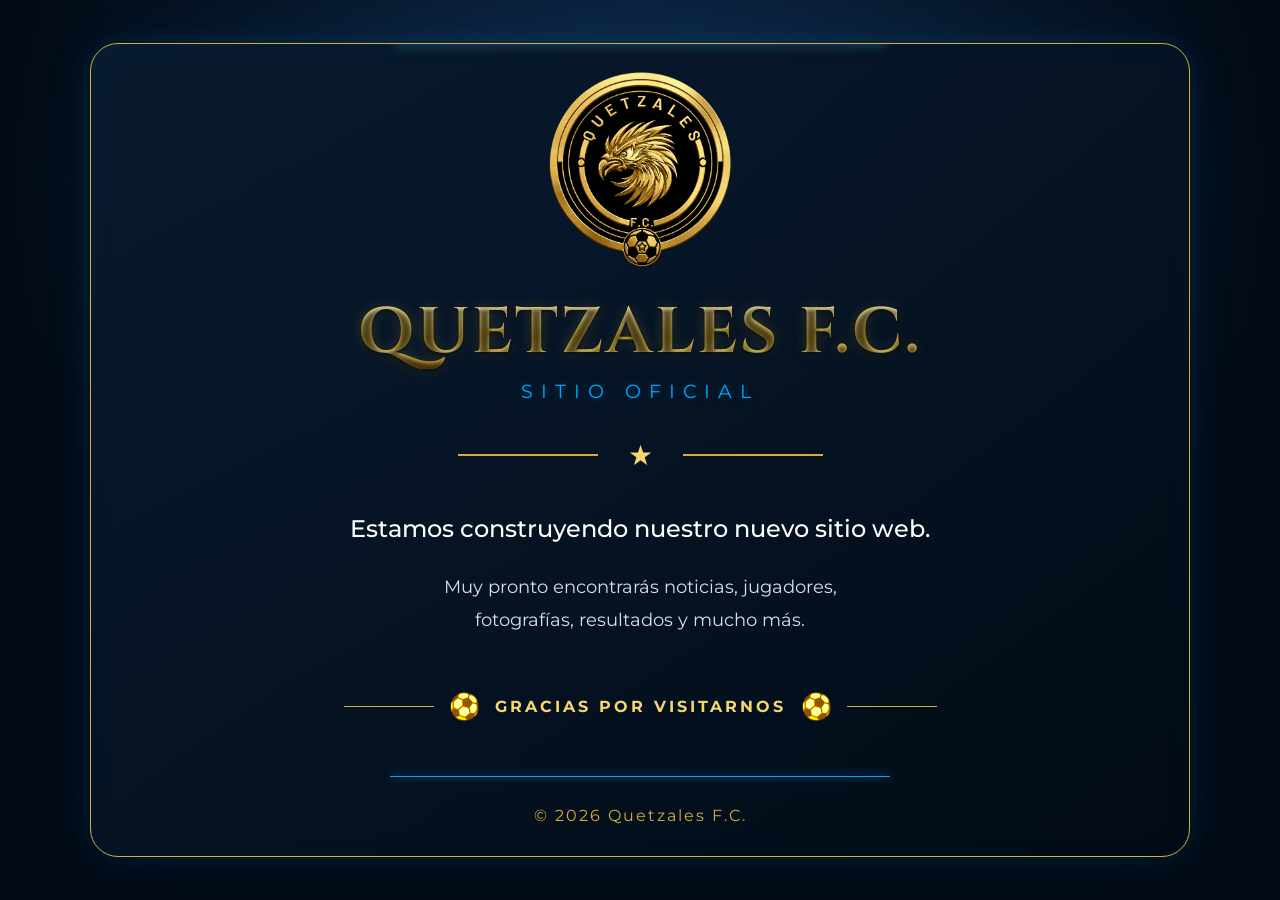
==== index.html @ db7e30aa "refactor: move website to project root" ====
<!DOCTYPE html>
<html lang="es">
<head>
    <meta charset="UTF-8">
    <meta name="viewport" content="width=device-width, initial-scale=1.0">
    <title>Quetzales F.C.</title>

    <link rel="stylesheet" href="css/styles.css">

    <link rel="preconnect" href="https://fonts.googleapis.com">
    <link rel="preconnect" href="https://fonts.gstatic.com" crossorigin>
    <link
    href="https://fonts.googleapis.com/css2?family=Cinzel:wght@600;700;800&family=Montserrat:wght@400;500;600;700&display=swap"
    rel="stylesheet"
>

</head>
<body>

<main class="landing">

    <section class="card">

        <img
            src="images/logo.png"
            alt="Escudo oficial de Quetzales F.C."
            class="logo"
        >

        <h1>QUETZALES&nbsp;F.C.</h1>

        <h2>SITIO OFICIAL</h2>

            <div class="divider">
                <span>★</span>
                    </div>

                        <p class="main-message">
                            Estamos construyendo nuestro nuevo sitio web.
                        </p>

                        <p class="secondary-message">
                            Muy pronto encontrarás noticias, jugadores,<br>
                            fotografías, resultados y mucho más.
                        </p>

                        <div class="thanks-divider">

                            <span class="line"></span>
                            <span class="football">⚽</span>
                            <span class="thanks-text">GRACIAS POR VISITARNOS</span>
                            <span class="football">⚽</span>
                            <span class="line"></span>

                        </div>

                        <footer>

                        <div class="footer-line"></div>

                        <p>© 2026 Quetzales F.C.</p>

</footer>

    </section>

</main>

</body>
</html>
---- css/styles.css ----
/* ======================================
   ESTILOS GENERALES
====================================== */

:root {
    --gold: #d4af37;
    --gold-light: #f5d76e;
    --blue: #00a9ff;
    --blue-dark: #071a2f;
    --blue-deep: #020b16;
    --white: #ffffff;
    --text-light: #d8dee8;
}

*{
    margin:0;
    padding:0;
    box-sizing:border-box;
}

body {
    margin: 0;
    padding: 0;

    font-family: 'Montserrat', sans-serif;

    background:
        radial-gradient(circle at 50% 20%, #102c4f 0%, #020b16 65%);

    color: white;

    min-height: 100vh;

    box-sizing: border-box;

    overflow: hidden;
}

/* ======================================
   CONTENEDOR PRINCIPAL
====================================== */

.container{
    width:90%;
    max-width:700px;
    text-align:center;
    background:#1b263b;
    padding:60px;
    border-radius:20px;
}

/* ======================================
   PARRAFOS
====================================== */

p{
    line-height:1.8;
    margin-bottom:15px;
}

/* ======================================
   MENSAJE FINAL
====================================== */

.thanks{

    margin-top:30px;

    font-weight:bold;

    color:#38bdf8;

}

/* ======================================
   FOOTER
====================================== */

footer{

    margin-top:50px;

    font-size:14px;

    color:#94a3b8;

}

/* ======================================
   LOGO
====================================== */

.logo {
    width: 210px;
    margin-bottom: 15px;
}

/* ======================================
   TITULO PRINCIPAL
====================================== */

h1 {
    width: 100%;
    margin: 0 auto 10px;

    font-family: 'Cinzel', serif;
    font-size: clamp(2rem, 5vw, 4rem);
    font-weight: 700;
    letter-spacing: 3px;
    line-height: 1.1;

    text-align: center;
    white-space: nowrap;

    background: linear-gradient(
    180deg,
    #fff8c6 0%,
    #ffe58a 25%,
    #d4af37 55%,
    #f5d76e 75%,
    #a87818 100%
);

    -webkit-background-clip: text;
    background-clip: text;
    color: transparent;

    text-shadow:
    0 2px 4px rgba(0, 0, 0, 0.65),
    0 0 12px rgba(212, 175, 55, 0.25);
}

/* ======================================
   SUBTITULO
====================================== */

h2 {
    font-size: 1.2rem;
    font-weight: 400;
    letter-spacing: 8px;
    color: var(--blue);
    text-shadow:
    0 0 8px rgba(0, 169, 255, 0.35);
}

.card {
    width: 92%;
    max-width: 1100px;

    text-align: center;
    box-sizing: border-box;

    background:
        linear-gradient(
            145deg,
            rgba(9, 27, 48, 0.96),
            rgba(2, 11, 22, 0.98)
        );

    border: 1px solid var(--gold);
    border-radius: 28px;

    padding: 25px 60px;

    box-shadow:
       
    0 0 25px rgba(0, 169, 255, 0.10),
    0 0 60px rgba(0, 169, 255, 0.06),
    inset 0 0 35px rgba(0, 169, 255, 0.025);

    overflow: hidden;
    position: relative;
}

/* ======================================
   SEPARADOR
====================================== */

.divider {
    display: flex;
    align-items: center;
    justify-content: center;
    gap: 30px;
    margin: 35px 0;
}

.divider::before,
.divider::after {
    content: "";
    width: 140px;
    height: 2px;
    background: var(--gold);
}

.divider span {
    color: var(--gold-light);
    font-size: 28px;
}

/* ======================================
   MENSAJE PRINCIPAL
====================================== */

.main-message {
    font-size: 1.5rem;
    font-weight: 500;
    color: var(--white);
    margin-bottom: 20px;
}

/* ======================================
   MENSAJE SECUNDARIO
====================================== */

.secondary-message {
    font-size: 1.15rem;
    line-height: 1.8;
    color: var(--text-light);
}

/* ======================================
   AGRADECIMIENTO
====================================== */

.thanks-divider {
    display: flex;
    align-items: center;
    justify-content: center;
    gap: 15px;
    margin-top: 55px;
}

.thanks-divider .line {
    width: 90px;
    height: 1px;
    background: var(--gold);
}

.football {
    font-size: 25px;
    filter: sepia(1) saturate(5);
}

.thanks-text {
    color: var(--gold-light);
    font-size: 1rem;
    font-weight: bold;
    letter-spacing: 3px;
    white-space: nowrap;
}

/* ======================================
   FOOTER
====================================== */

footer {
    margin-top: 55px;
}

.footer-line {
    width: 70%;
    max-width: 500px;
    height: 1px;
    margin: 0 auto 25px;

    background: var(--blue);
    box-shadow: 0 0 10px var(--blue);
}

footer p {
    margin: 0;
    color: var(--gold);
    font-size: 1rem;
    letter-spacing: 2px;
}

/* ======================================
   RESPONSIVE
====================================== */

@media (min-width: 769px) {
    .card {
        max-height: calc(100vh - 20px);
    }
}

@media (max-width: 768px) {

    .card {
        width: 90%;
        padding: 45px 20px;
    }

    .logo {
        width: 220px;
        max-width: 70%;
    }

    h1 {
        font-size: clamp(2rem, 10vw, 3rem);
        letter-spacing: 2px;
    }

    h2 {
        font-size: 0.95rem;
        letter-spacing: 5px;
    }

    .main-message {
        font-size: 1.2rem;
    }

    .secondary-message {
        font-size: 1rem;
        line-height: 1.6;
    }

    .divider::before,
    .divider::after {
        width: 70px;
    }

    .thanks-divider {
        gap: 8px;
    }

    .thanks-divider .line {
        width: 35px;
    }

    .thanks-text {
        font-size: 0.75rem;
        letter-spacing: 1.5px;
    }

    .football {
        font-size: 20px;
    }

    footer {
        margin-top: 40px;
    }
}

/* ======================================
   AJUSTE PARA CELULARES PEQUEÑOS
====================================== */

@media (max-width: 480px) {

    .card {
        width: 94%;
        padding: 35px 15px;
    }

    .logo {
        width: 190px;
    }

    h1 {
        font-size: 2.2rem;
        letter-spacing: 1px;
    }

    h2 {
        font-size: 0.85rem;
        letter-spacing: 4px;
    }

    .main-message {
        font-size: 1.05rem;
    }

    .secondary-message {
        font-size: 0.9rem;
    }

    .thanks-text {
        font-size: 0.65rem;
        letter-spacing: 1px;
    }

    .thanks-divider .line {
        width: 20px;
    }

}

/* ======================================
   CONTENEDOR DE LA LANDING
====================================== */

.landing {
    width: 100%;
    height: 100vh;
    
    display: flex;
    justify-content: center;
    align-items: center;

    box-sizing: border-box;
    padding: 10px 0;
}


/* ======================================
   BRILLO SUPERIOR DE LA CARD
====================================== */

.card::before {
    content: "";

    position: absolute;
    top: -2px;
    left: 50%;

    width: 45%;
    height: 2px;

    transform: translateX(-50%);

    background: linear-gradient(
        90deg,
        transparent,
        var(--gold-light),
        #00a9ff,
        var(--gold-light),
        transparent
    );

    box-shadow:
        0 0 8px rgba(0, 169, 255, 0.8),
        0 0 18px rgba(212, 175, 55, 0.4);
}
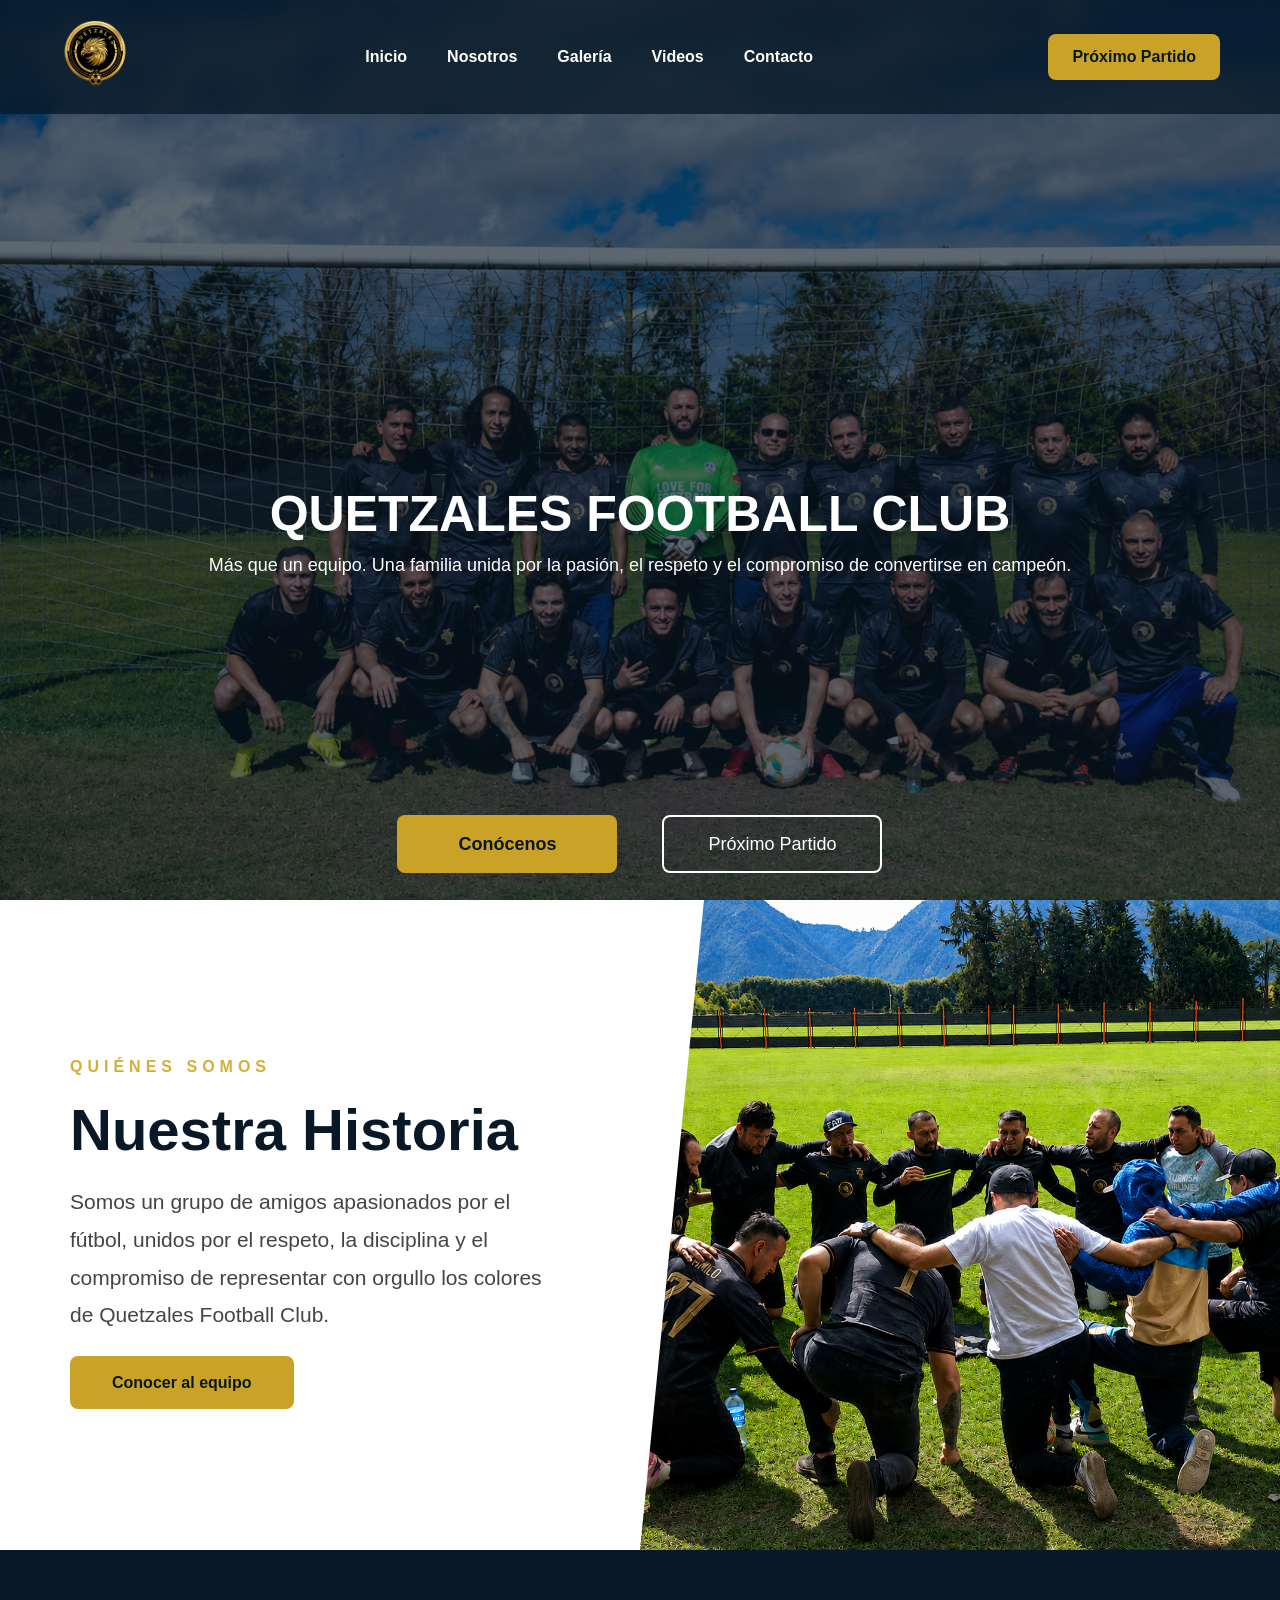
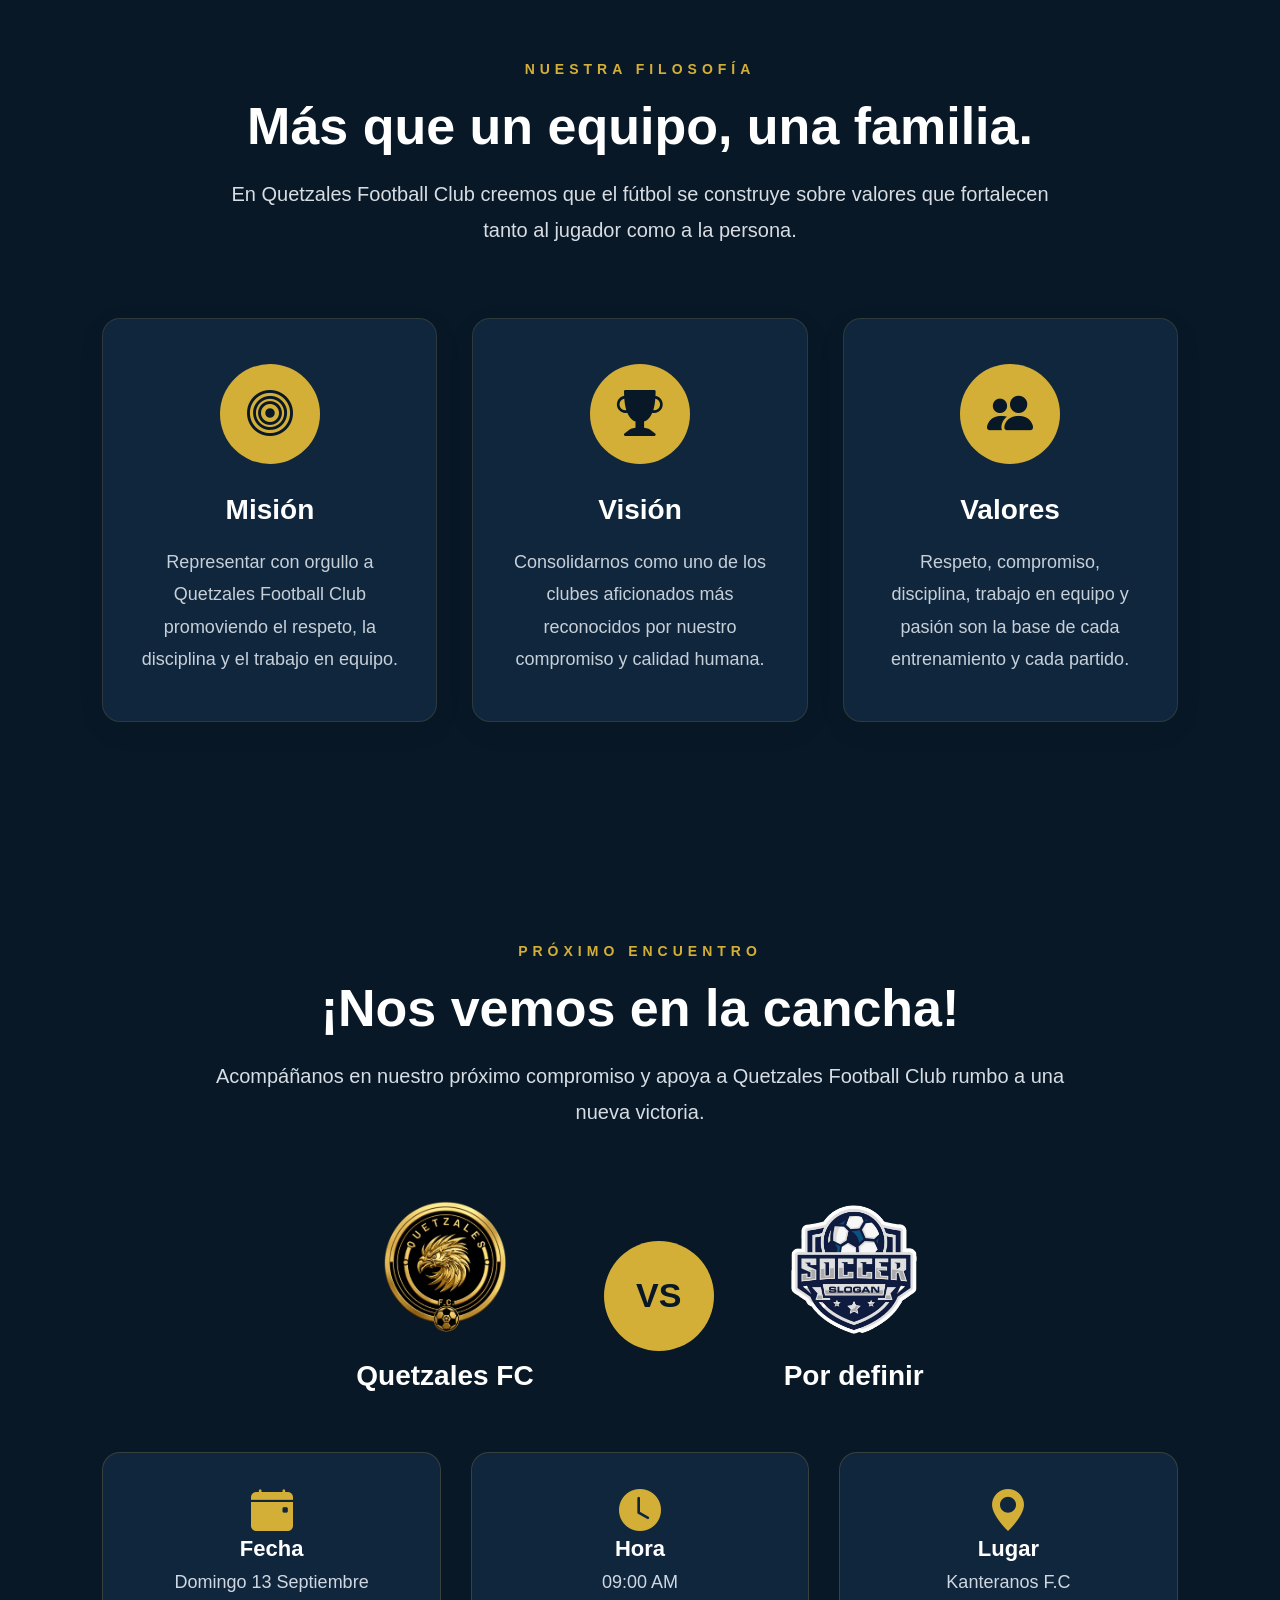
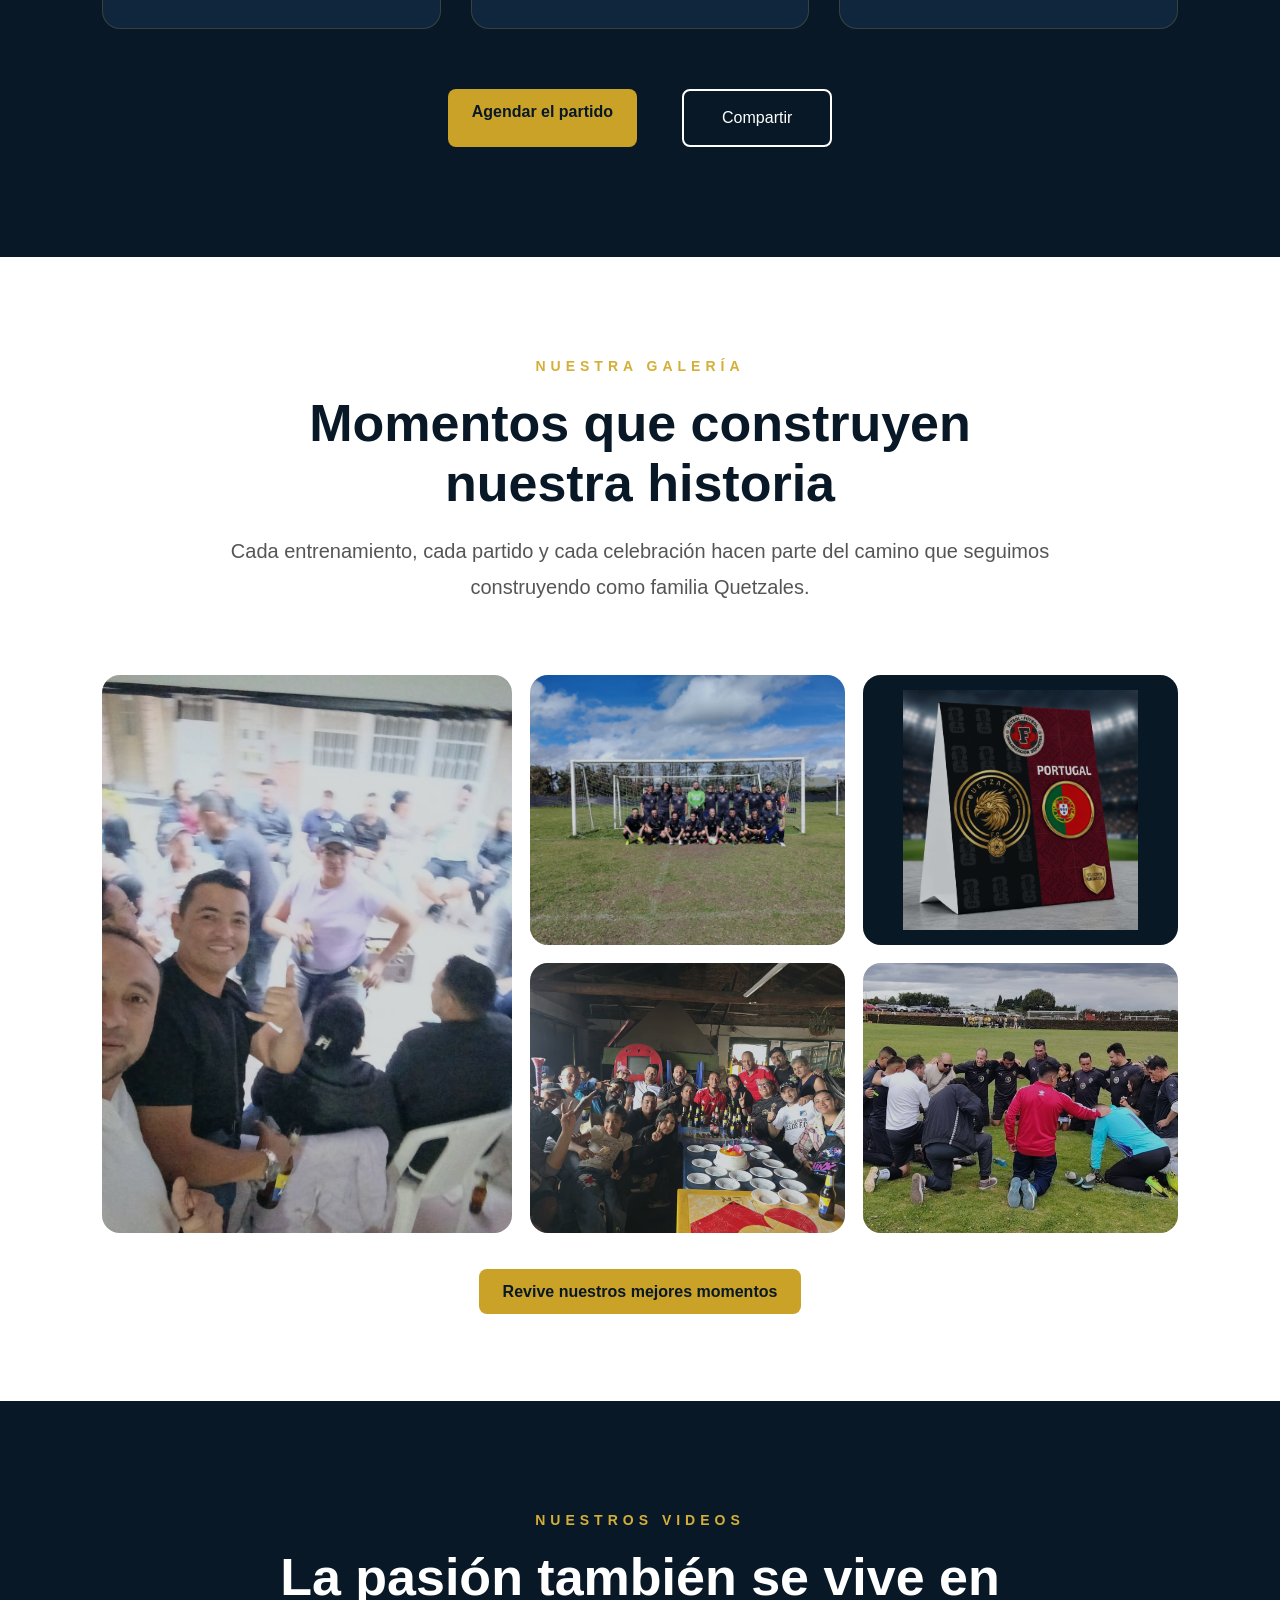
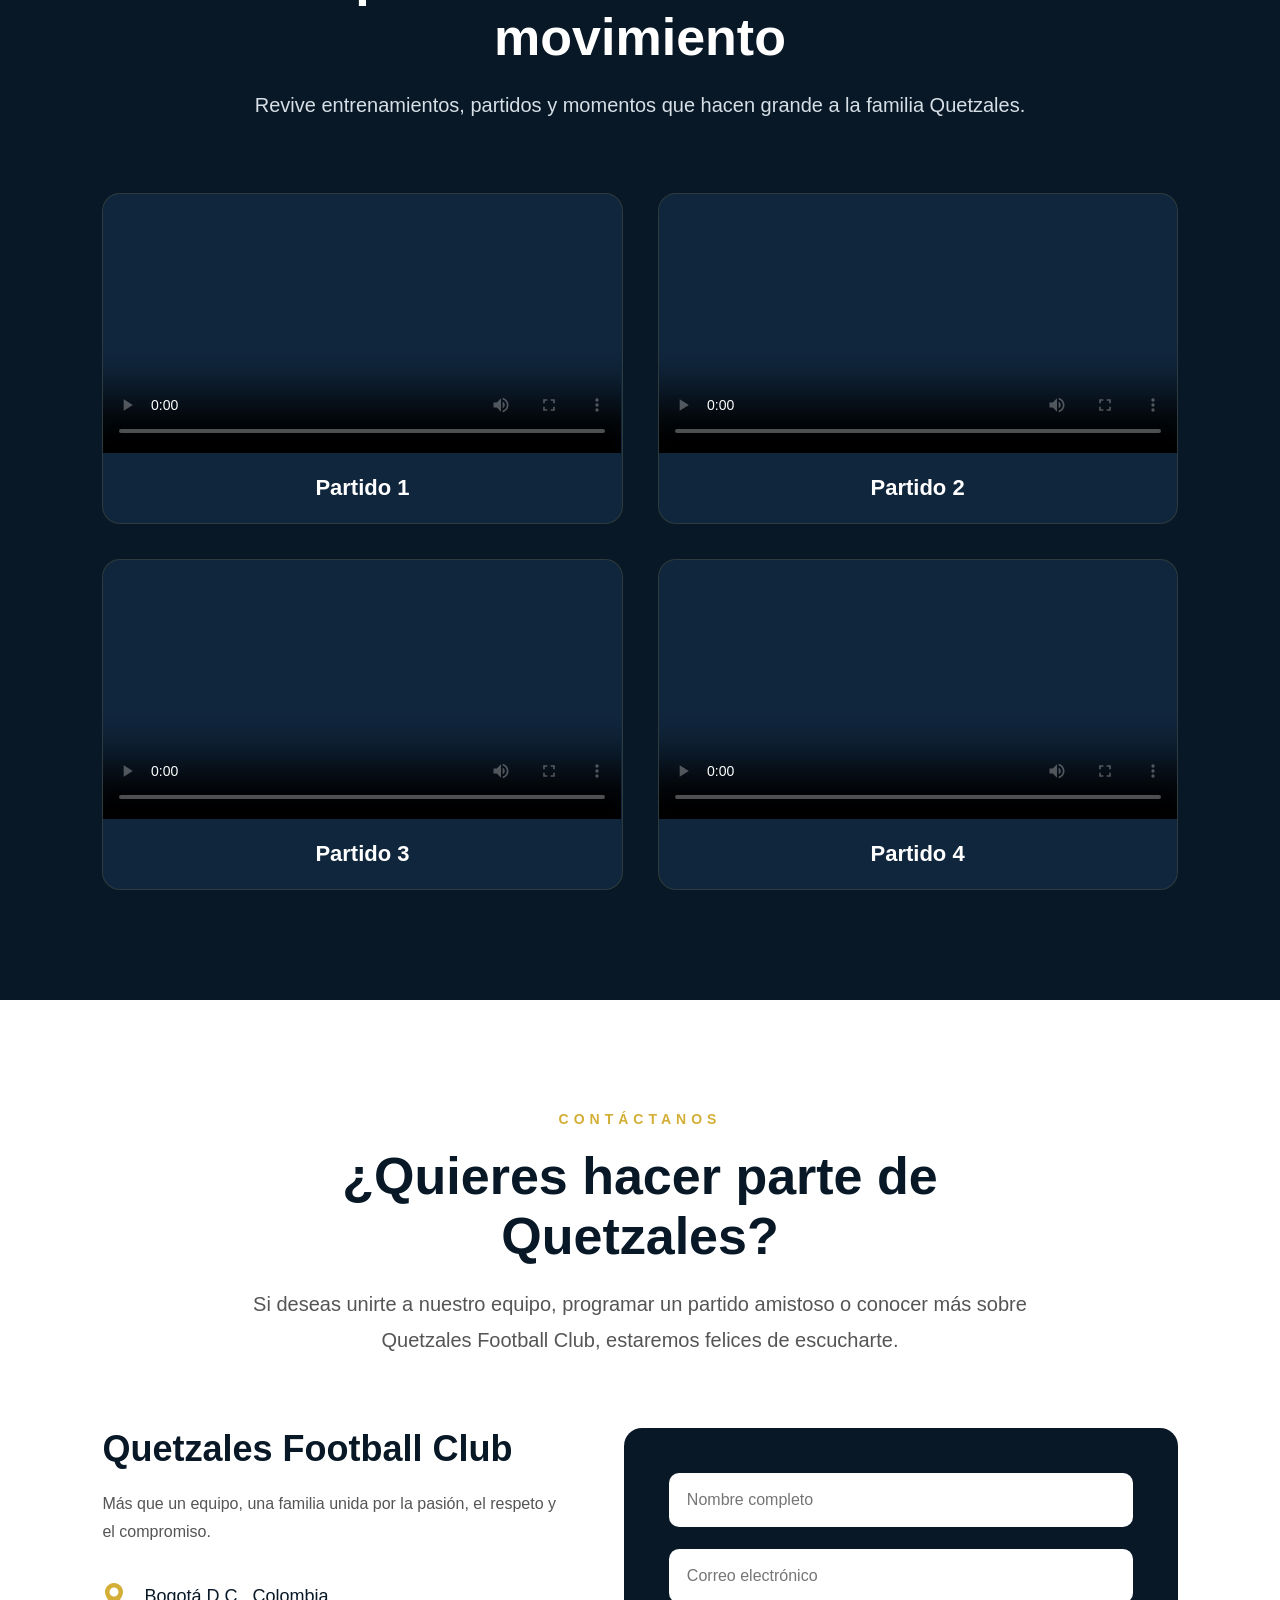
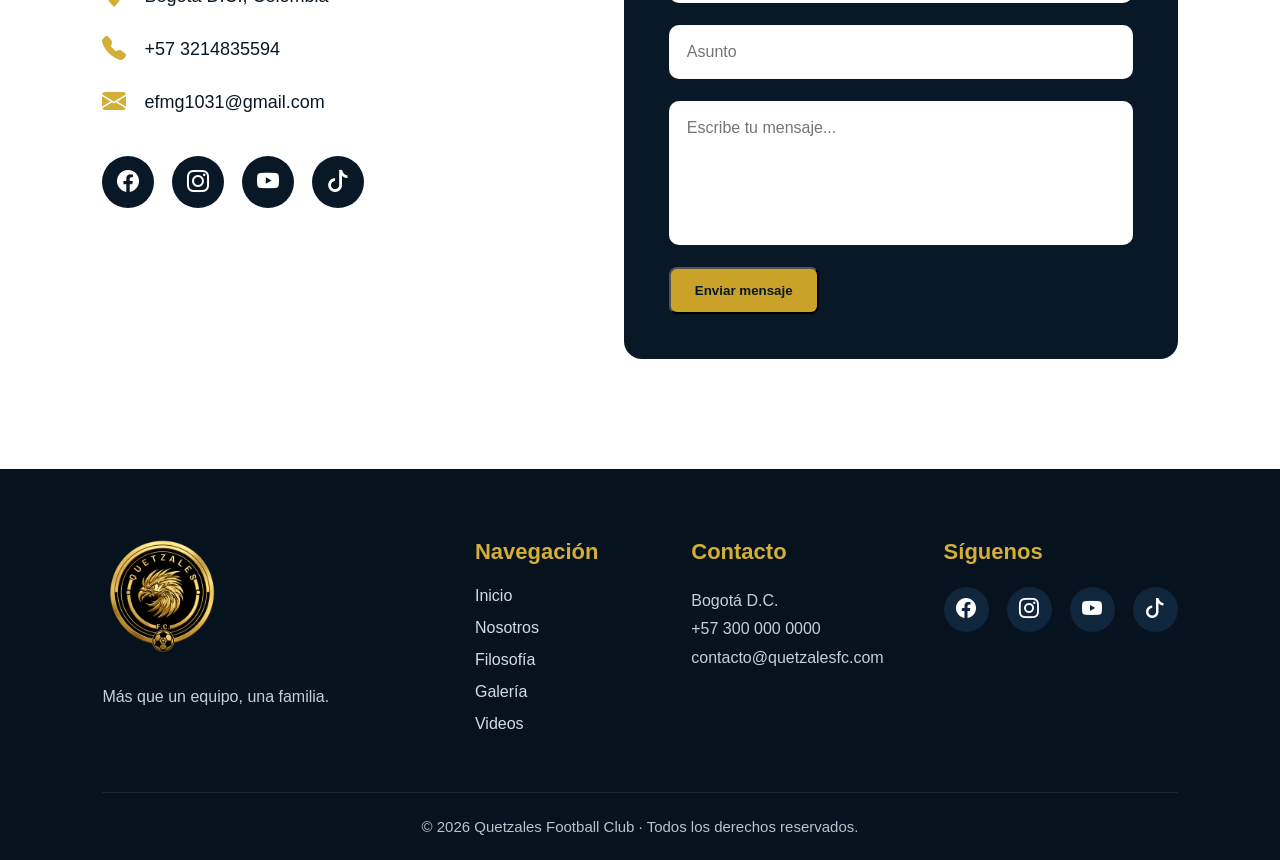
==== commit cf1f9725: "Sprint 1 - Publicación del sitio web MVP" ====
--- a/index.html
+++ b/index.html
@@ -1,70 +1,638 @@
 <!DOCTYPE html>
 <html lang="es">
+
 <head>
+
     <meta charset="UTF-8">
     <meta name="viewport" content="width=device-width, initial-scale=1.0">
-    <title>Quetzales F.C.</title>
-
-    <link rel="stylesheet" href="css/styles.css">
-
-    <link rel="preconnect" href="https://fonts.googleapis.com">
-    <link rel="preconnect" href="https://fonts.gstatic.com" crossorigin>
-    <link
-    href="https://fonts.googleapis.com/css2?family=Cinzel:wght@600;700;800&family=Montserrat:wght@400;500;600;700&display=swap"
-    rel="stylesheet"
->
+
+    <title>Quetzales Football Club</title>
+
+    <meta name="description"
+        content="Sitio oficial de Quetzales Football Club. Pasión, disciplina y trabajo en equipo.">
+
+    <link rel="stylesheet" href="css/style.css">
+
+    <link rel="stylesheet"
+href="https://cdn.jsdelivr.net/npm/bootstrap-icons@1.13.1/font/bootstrap-icons.min.css">
 
 </head>
+
 <body>
 
-<main class="landing">
-
-    <section class="card">
-
-        <img
-            src="images/logo.png"
-            alt="Escudo oficial de Quetzales F.C."
-            class="logo"
-        >
-
-        <h1>QUETZALES&nbsp;F.C.</h1>
-
-        <h2>SITIO OFICIAL</h2>
-
-            <div class="divider">
-                <span>★</span>
-                    </div>
-
-                        <p class="main-message">
-                            Estamos construyendo nuestro nuevo sitio web.
-                        </p>
-
-                        <p class="secondary-message">
-                            Muy pronto encontrarás noticias, jugadores,<br>
-                            fotografías, resultados y mucho más.
-                        </p>
-
-                        <div class="thanks-divider">
-
-                            <span class="line"></span>
-                            <span class="football">⚽</span>
-                            <span class="thanks-text">GRACIAS POR VISITARNOS</span>
-                            <span class="football">⚽</span>
-                            <span class="line"></span>
-
-                        </div>
-
-                        <footer>
-
-                        <div class="footer-line"></div>
-
-                        <p>© 2026 Quetzales F.C.</p>
+    <!-- ========================= -->
+    <!-- HEADER -->
+    <!-- ========================= -->
+
+<header>
+
+    <nav class="navbar">
+
+        <div class="logo">
+
+            <a href="#">
+                <img src="images/logo/logo.png" alt="Quetzales FC">
+            </a>
+
+        </div>
+
+        <ul class="nav-links">
+
+            <li><a href="#hero">Inicio</a></li>
+
+            <li><a href="#nosotros">Nosotros</a></li>
+
+            <li><a href="#galeria">Galería</a></li>
+
+            <li><a href="#videos">Videos</a></li>
+
+            <li><a href="#contacto">Contacto</a></li>
+
+        </ul>
+
+        <a href="#proximo-partido" class="btn-primary">
+
+            Próximo Partido
+
+        </a>
+
+    </nav>
+
+    
+</header>
+
+<!-- ======================= -->
+<!-- HERO -->
+<!-- ======================= -->
+
+<section id="hero" class="hero">
+
+    <div class="hero-content">
+
+        <h1>QUETZALES FOOTBALL CLUB</h1>
+
+        <p>
+            Más que un equipo. Una familia unida por la pasión,
+el respeto y el compromiso de convertirse en campeón.
+        </p>
+
+        <div class="hero-buttons">
+
+            <a href="#nosotros" class="btn-primary">
+                Conócenos
+            </a>
+
+            <a href="#contacto" class="btn-secondary">
+                Próximo Partido
+            </a>
+
+        </div>
+
+    </div>
+
+</section>
+
+
+<!-- ========================= -->
+<!-- NOSOTROS -->
+<!-- ========================= -->
+
+<section id="nosotros" class="about">
+
+    <div class="about-text">
+
+        <span class="about-subtitle">
+            QUIÉNES SOMOS
+        </span>
+
+        <h2>
+            Nuestra Historia
+        </h2>
+
+        <p>
+            Somos un grupo de amigos apasionados por el fútbol,
+            unidos por el respeto, la disciplina y el compromiso
+            de representar con orgullo los colores de Quetzales
+            Football Club.
+        </p>
+
+        <a href="#equipo" class="btn-primary">
+            Conocer al equipo
+        </a>
+
+    </div>
+
+    <div class="about-image">
+
+        <img src="images/team/nosotros.jpg"
+             alt="Equipo Quetzales">
+
+    </div>
+
+</section>
+
+<!-- ========================= -->
+<!-- FILOSOFÍA -->
+<!-- ========================= -->
+
+<section id="filosofia" class="philosophy">
+
+    <div class="section-title">
+
+        <span>NUESTRA FILOSOFÍA</span>
+
+        <h2>Más que un equipo, una familia.</h2>
+
+        <p>
+            En Quetzales Football Club creemos que el fútbol se construye
+            sobre valores que fortalecen tanto al jugador como a la persona.
+        </p>
+
+    </div>
+
+    <div class="philosophy-grid">
+
+        <!-- MISIÓN -->
+
+        <article class="philosophy-card">
+
+            <div class="icon">
+                <i class="bi bi-bullseye"></i>
+            </div>
+
+            <h3>Misión</h3>
+
+            <p>
+                Representar con orgullo a Quetzales Football Club promoviendo
+                el respeto, la disciplina y el trabajo en equipo.
+            </p>
+
+        </article>
+
+        <!-- VISIÓN -->
+
+        <article class="philosophy-card">
+
+            <div class="icon">
+                <i class="bi bi-trophy-fill"></i>
+            </div>
+
+            <h3>Visión</h3>
+
+            <p>
+                Consolidarnos como uno de los clubes aficionados más
+                reconocidos por nuestro compromiso y calidad humana.
+            </p>
+
+        </article>
+
+        <!-- VALORES -->
+
+        <article class="philosophy-card">
+
+            <div class="icon">
+                <i class="bi bi-people-fill"></i>
+            </div>
+
+            <h3>Valores</h3>
+
+            <p>
+                Respeto, compromiso, disciplina, trabajo en equipo y pasión
+                son la base de cada entrenamiento y cada partido.
+            </p>
+
+        </article>
+
+    </div>
+
+</section>
+
+
+    <!-- ========================= -->
+    <!-- VALORES -->
+    <!-- ========================= -->
+
+    <section id="valores">
+
+    </section>
+<!-- ========================= -->
+<!-- PRÓXIMO PARTIDO -->
+<!-- ========================= -->
+
+<section class="next-match" id="proximo-partido">
+
+    <div class="section-title">
+
+        <span>PRÓXIMO ENCUENTRO</span>
+
+        <h2>¡Nos vemos en la cancha!</h2>
+
+        <p>
+            Acompáñanos en nuestro próximo compromiso y apoya a Quetzales
+            Football Club rumbo a una nueva victoria.
+        </p>
+
+    </div>
+
+    <div class="match-card">
+
+        <div class="team">
+
+            <img src="images/logo/logo.png" alt="Quetzales FC">
+
+            <h3>Quetzales FC</h3>
+
+        </div>
+
+        <div class="vs">
+
+            <span>VS</span>
+
+        </div>
+
+        <div class="team">
+
+            <img src="images/logo/rival.png" alt="Rival">
+
+            <h3>Por definir</h3>
+
+        </div>
+
+    </div>
+
+    <div class="match-info">
+
+        <div class="info-box">
+
+            <i class="bi bi-calendar-event-fill"></i>
+
+            <h4>Fecha</h4>
+
+            <p>Domingo 13 Septiembre</p>
+
+        </div>
+
+        <div class="info-box">
+
+            <i class="bi bi-clock-fill"></i>
+
+            <h4>Hora</h4>
+
+            <p>09:00 AM</p>
+
+        </div>
+
+        <div class="info-box">
+
+            <i class="bi bi-geo-alt-fill"></i>
+
+            <h4>Lugar</h4>
+
+            <p> Kanteranos F.C</p>
+
+        </div>
+
+    </div>
+
+    <div class="match-buttons">
+
+        <a href="#" class="btn-primary">
+            Agendar el partido
+        </a>
+
+        <a href="#" class="btn-secondary">
+            Compartir
+        </a>
+
+    </div>
+
+</section>
+
+    <!-- ========================= -->
+    <!-- GALERÍA -->
+    <!-- ========================= -->
+
+   <section class="gallery" id="galeria">
+
+    <div class="section-title">
+
+        <span>NUESTRA GALERÍA</span>
+
+        <h2>Momentos que construyen nuestra historia</h2>
+
+        <p>
+            Cada entrenamiento, cada partido y cada celebración hacen parte
+            del camino que seguimos construyendo como familia Quetzales.
+        </p>
+
+    </div>
+
+   <div class="gallery-grid">
+
+    <div class="gallery-item large">
+        <img src="images/gallery/gallery-1.jpg" alt="Equipo Quetzales FC">
+    </div>
+
+    <div class="gallery-item">
+        <img src="images/gallery/gallery-2.jpg" alt="Partido de Quetzales FC">
+    </div>
+
+<div class="gallery-item portugal">
+    <img src="images/gallery/gallery-3.jpg"
+         alt="Celebración del equipo">
+</div>
+
+    <div class="gallery-item">
+        <img src="images/gallery/gallery-4.jpg" alt="Entrenamiento Quetzales FC">
+    </div>
+
+    <div class="gallery-item">
+        <img src="images/gallery/gallery-5.jpg" alt="Quetzales Football Club">
+    </div>
+
+</div>
+
+    <div class="gallery-button">
+
+        <a href="#" class="btn-primary">
+            Revive nuestros mejores momentos
+        </a>
+
+    </div>
+
+</section>
+
+<!-- ========================= -->
+<!-- VIDEOS -->
+<!-- ========================= -->
+
+<section class="videos" id="videos">
+
+    <div class="section-title">
+
+        <span>NUESTROS VIDEOS</span>
+
+        <h2>La pasión también se vive en movimiento</h2>
+
+        <p>
+            Revive entrenamientos, partidos y momentos que hacen
+            grande a la familia Quetzales.
+        </p>
+
+    </div>
+
+    <div class="video-grid">
+
+        <article class="video-card">
+
+            <video controls poster="images/videos/thumb1.jpg">
+                <source src="videos/video1.mp4" type="video/mp4">
+            </video>
+
+            <h3>Partido 1</h3>
+
+        </article>
+
+        <article class="video-card">
+
+            <video controls poster="images/videos/thumb2.jpg">
+                <source src="videos/video2.mp4" type="video/mp4">
+            </video>
+
+            <h3>Partido 2</h3>
+
+        </article>
+
+        <article class="video-card">
+
+            <video controls poster="images/videos/thumb3.jpg">
+                <source src="videos/video3.mp4" type="video/mp4">
+            </video>
+
+            <h3>Partido 3</h3>
+
+        </article>
+
+        <article class="video-card">
+
+            <video controls poster="images/videos/thumb4.jpg">
+                <source src="videos/video4.mp4" type="video/mp4">
+            </video>
+
+            <h3>Partido 4</h3>
+
+        </article>
+
+    </div>
+
+</section>
+
+<!-- ========================= -->
+<!-- CONTACTO -->
+<!-- ========================= -->
+
+<section class="contact" id="contacto">
+
+    <div class="section-title">
+
+        <span>CONTÁCTANOS</span>
+
+        <h2>¿Quieres hacer parte de Quetzales?</h2>
+
+        <p>
+            Si deseas unirte a nuestro equipo, programar un partido amistoso
+            o conocer más sobre Quetzales Football Club, estaremos felices de
+            escucharte.
+        </p>
+
+    </div>
+
+    <div class="contact-container">
+
+        <!-- Información -->
+
+        <div class="contact-info">
+
+            <h3>Quetzales Football Club</h3>
+
+            <p>
+                Más que un equipo, una familia unida por la pasión, el respeto
+                y el compromiso.
+            </p>
+
+            <div class="contact-item">
+
+                <i class="bi bi-geo-alt-fill"></i>
+
+                <span>Bogotá D.C., Colombia</span>
+
+            </div>
+
+            <div class="contact-item">
+
+                <i class="bi bi-telephone-fill"></i>
+
+                <span>+57 3214835594</span>
+
+            </div>
+
+            <div class="contact-item">
+
+                <i class="bi bi-envelope-fill"></i>
+
+                <span>efmg1031@gmail.com</span>
+
+            </div>
+
+            <div class="social-icons">
+
+                <a href="#"><i class="bi bi-facebook"></i></a>
+
+                <a href="#"><i class="bi bi-instagram"></i></a>
+
+                <a href="#"><i class="bi bi-youtube"></i></a>
+
+                <a href="#"><i class="bi bi-tiktok"></i></a>
+
+            </div>
+
+        </div>
+
+        <!-- Formulario -->
+
+        <div class="contact-form">
+
+            <form>
+
+                <input
+                    type="text"
+                    placeholder="Nombre completo"
+                    required>
+
+                <input
+                    type="email"
+                    placeholder="Correo electrónico"
+                    required>
+
+                <input
+                    type="text"
+                    placeholder="Asunto">
+
+                <textarea
+                    rows="6"
+                    placeholder="Escribe tu mensaje..."
+                    required></textarea>
+
+                <button
+                    type="submit"
+                    class="btn-primary">
+
+                    Enviar mensaje
+
+                </button>
+
+            </form>
+
+        </div>
+
+    </div>
+
+</section>
+
+<!-- ========================= -->
+<!-- FOOTER -->
+<!-- ========================= -->
+
+<footer class="footer">
+
+    <div class="footer-container">
+
+        <!-- Logo -->
+
+        <div class="footer-column">
+
+            <img
+                src="images/logo/logo.png"
+                alt="Quetzales FC"
+                class="footer-logo">
+
+            <p>
+
+                Más que un equipo,
+                una familia.
+
+            </p>
+
+        </div>
+
+        <!-- Navegación -->
+
+        <div class="footer-column">
+
+            <h3>Navegación</h3>
+
+            <ul>
+
+                <li><a href="#hero">Inicio</a></li>
+
+                <li><a href="#nosotros">Nosotros</a></li>
+
+                <li><a href="#filosofia">Filosofía</a></li>
+
+                <li><a href="#galeria">Galería</a></li>
+
+                <li><a href="#videos">Videos</a></li>
+
+            </ul>
+
+        </div>
+
+        <!-- Contacto -->
+
+        <div class="footer-column">
+
+            <h3>Contacto</h3>
+
+            <p>Bogotá D.C.</p>
+
+            <p>+57 300 000 0000</p>
+
+            <p>contacto@quetzalesfc.com</p>
+
+        </div>
+
+        <!-- Redes -->
+
+        <div class="footer-column">
+
+            <h3>Síguenos</h3>
+
+            <div class="footer-social">
+
+                <a href="#"><i class="bi bi-facebook"></i></a>
+
+                <a href="#"><i class="bi bi-instagram"></i></a>
+
+                <a href="#"><i class="bi bi-youtube"></i></a>
+
+                <a href="#"><i class="bi bi-tiktok"></i></a>
+
+            </div>
+
+        </div>
+
+    </div>
+
+    <div class="footer-bottom">
+
+        © 2026 Quetzales Football Club · Todos los derechos reservados.
+
+    </div>
 
 </footer>
 
-    </section>
-
-</main>
+    <script src="js/main.js"></script>
 
 </body>
+
 </html>
--- a/css/style.css
+++ b/css/style.css
@@ -0,0 +1,34 @@
+@import url('navbar.css');
+@import url('hero.css');
+@import url('responsive.css');
+@import url('about.css');
+@import url("philosophy.css");
+@import url("gallery.css");
+@import url("videos.css");
+@import url('contact.css');
+@import url('footer.css');
+
+
+/* ===========================
+   RESET
+=========================== */
+
+*{
+    margin:0;
+    padding:0;
+    box-sizing:border-box;
+}
+
+html{
+
+    scroll-behavior:smooth;
+
+}
+
+body{
+
+    font-family:Arial, Helvetica, sans-serif;
+
+    background:#081826;
+
+}
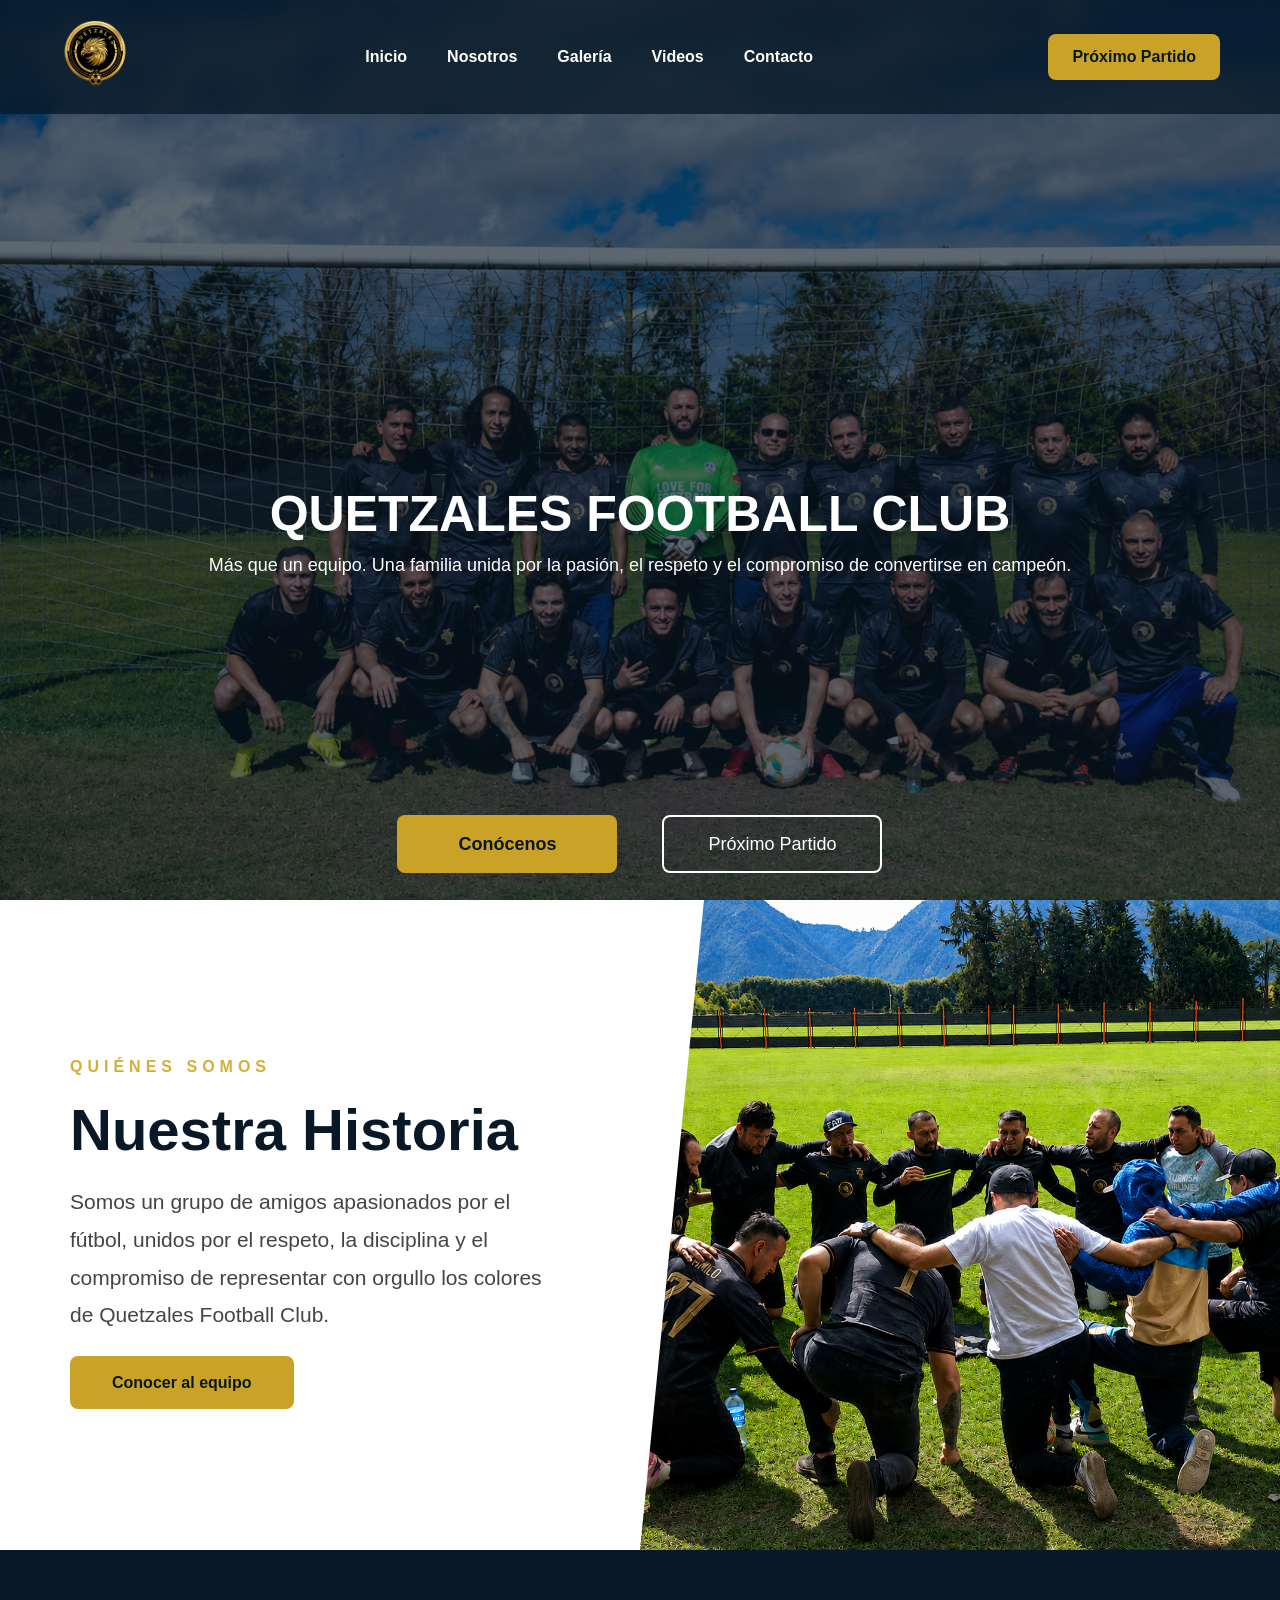
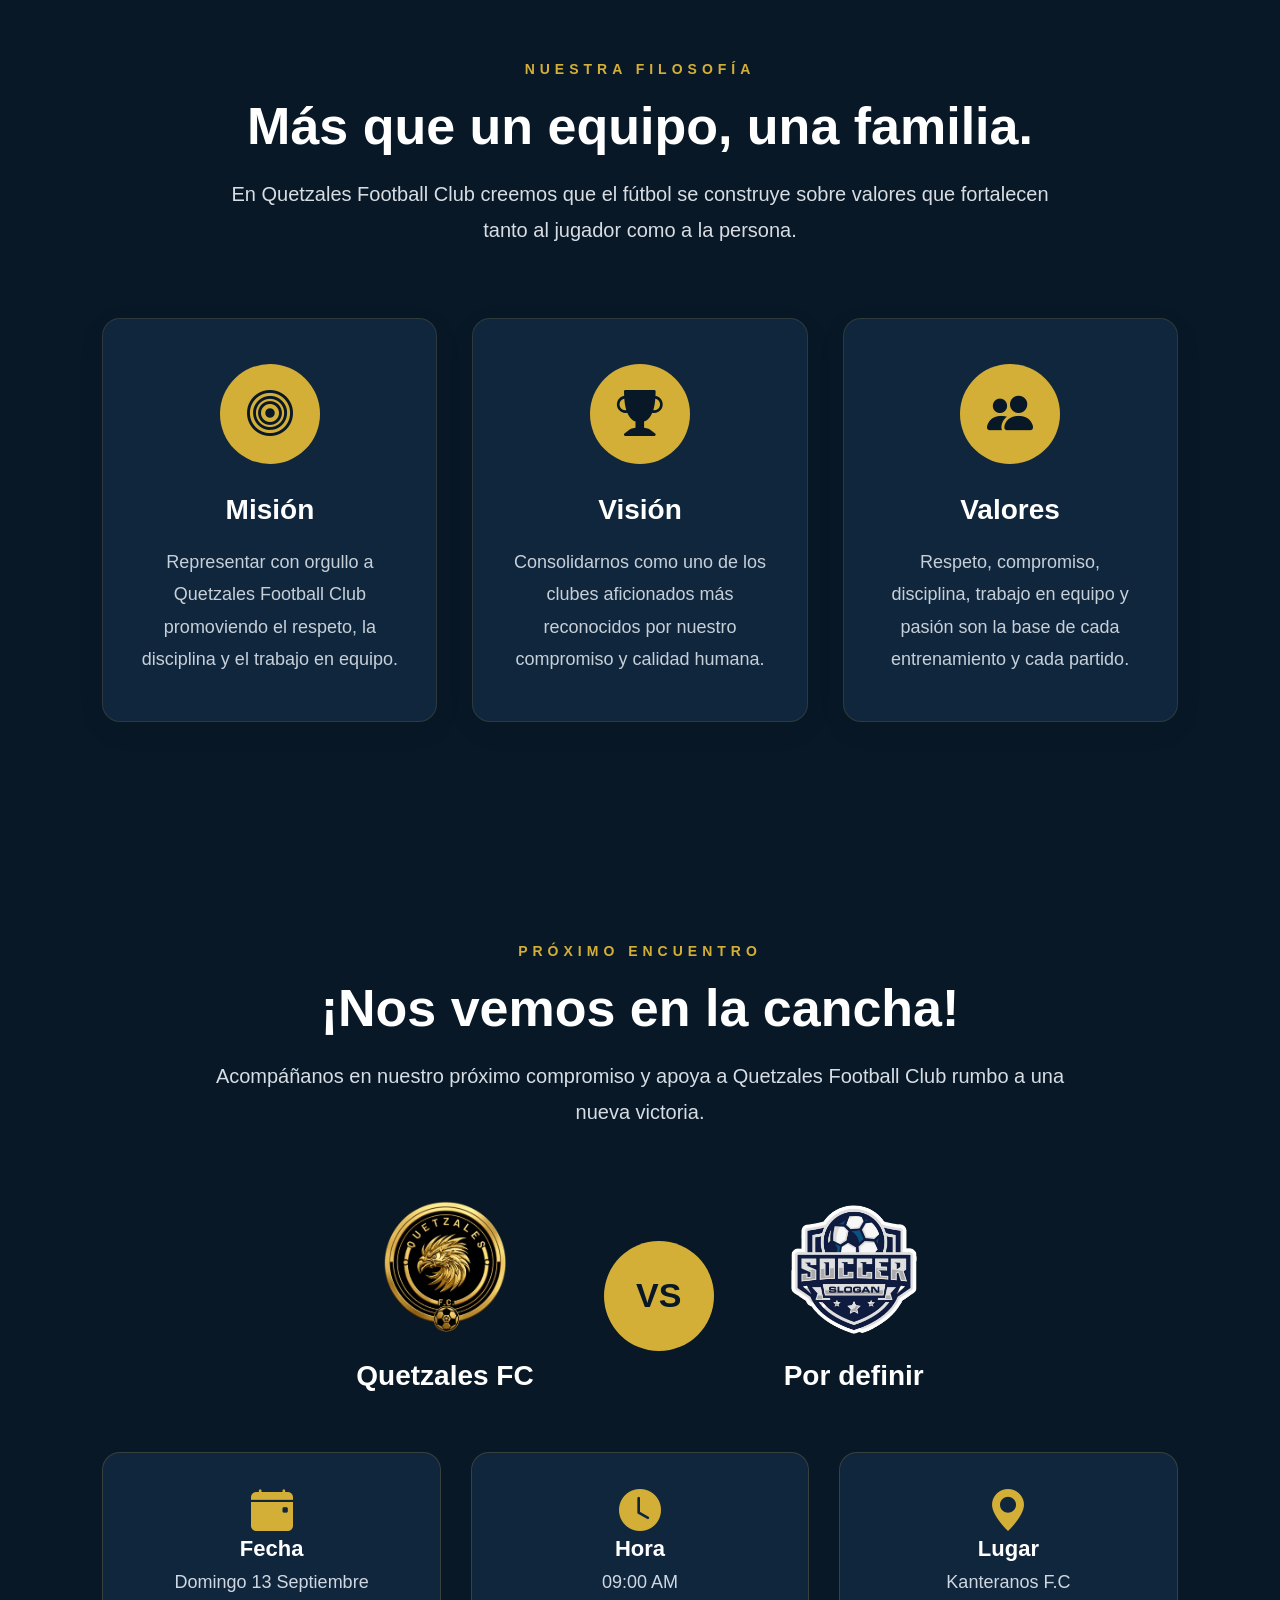
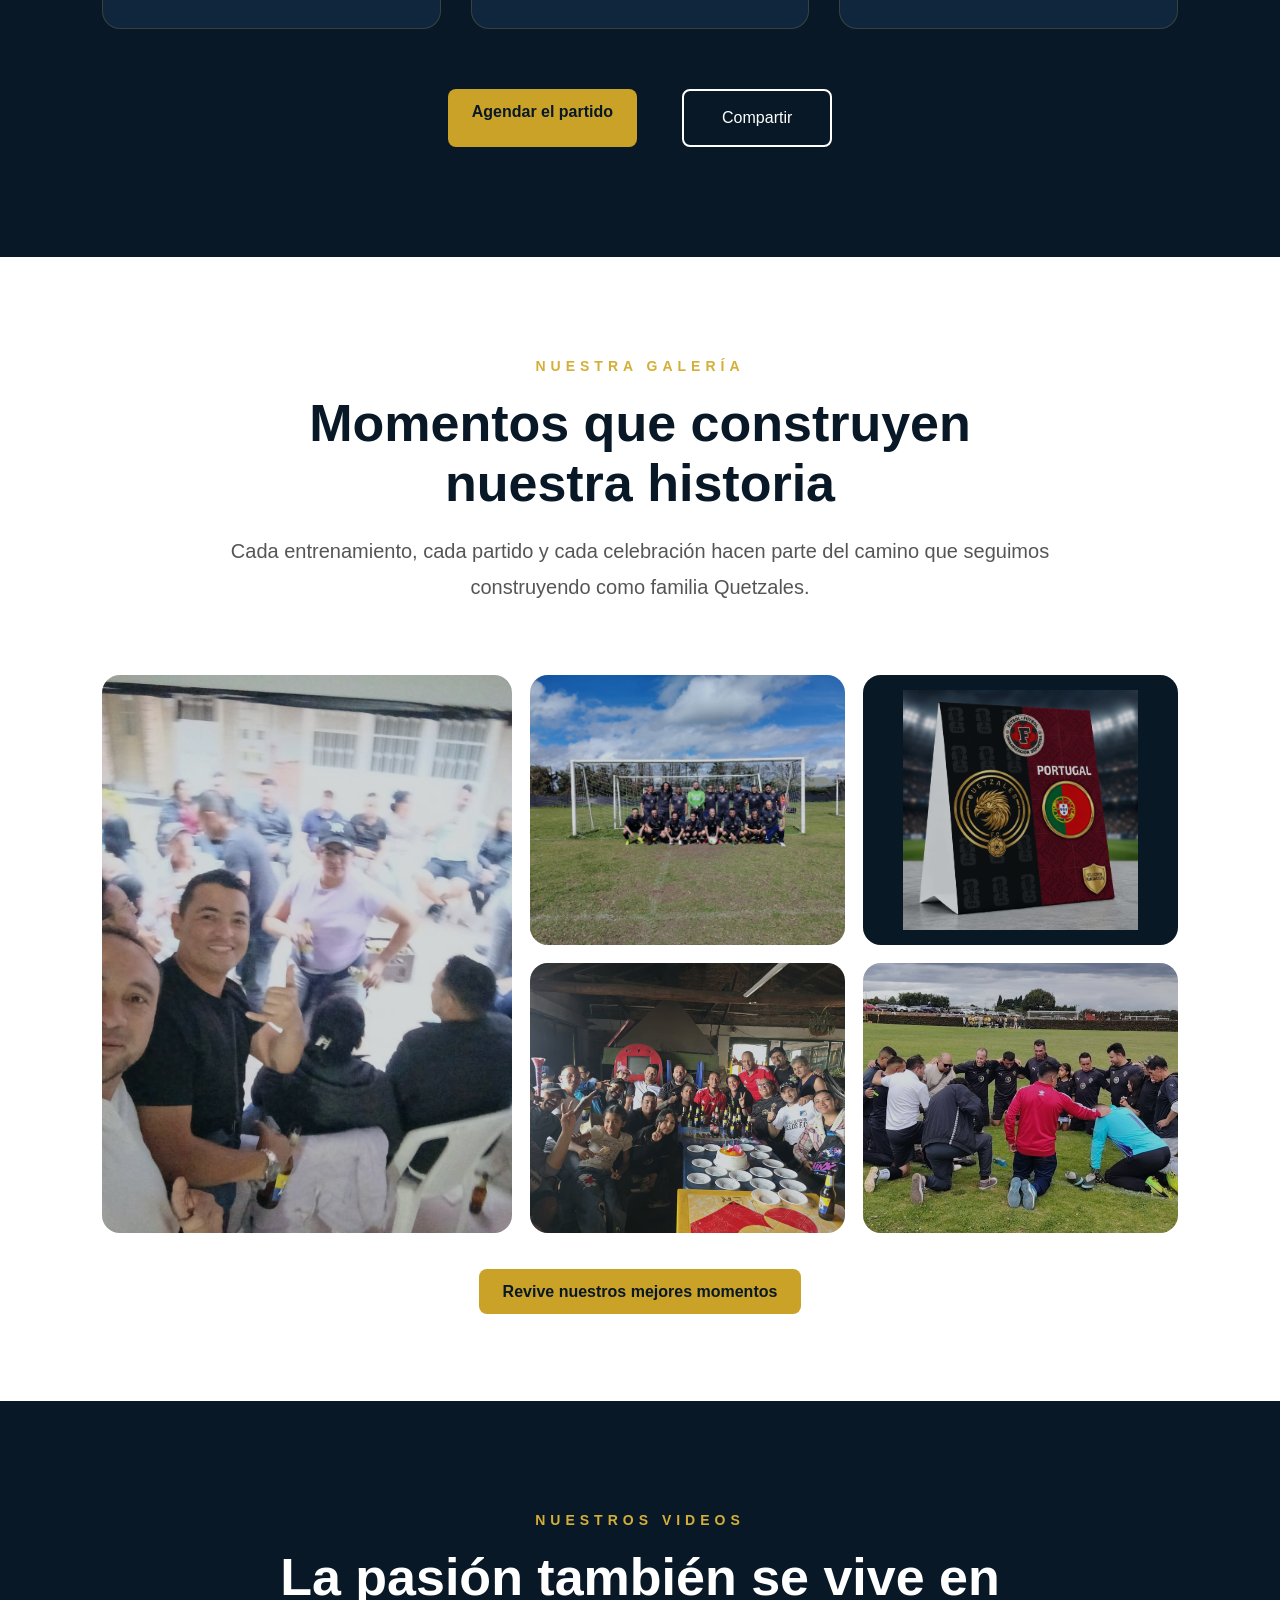
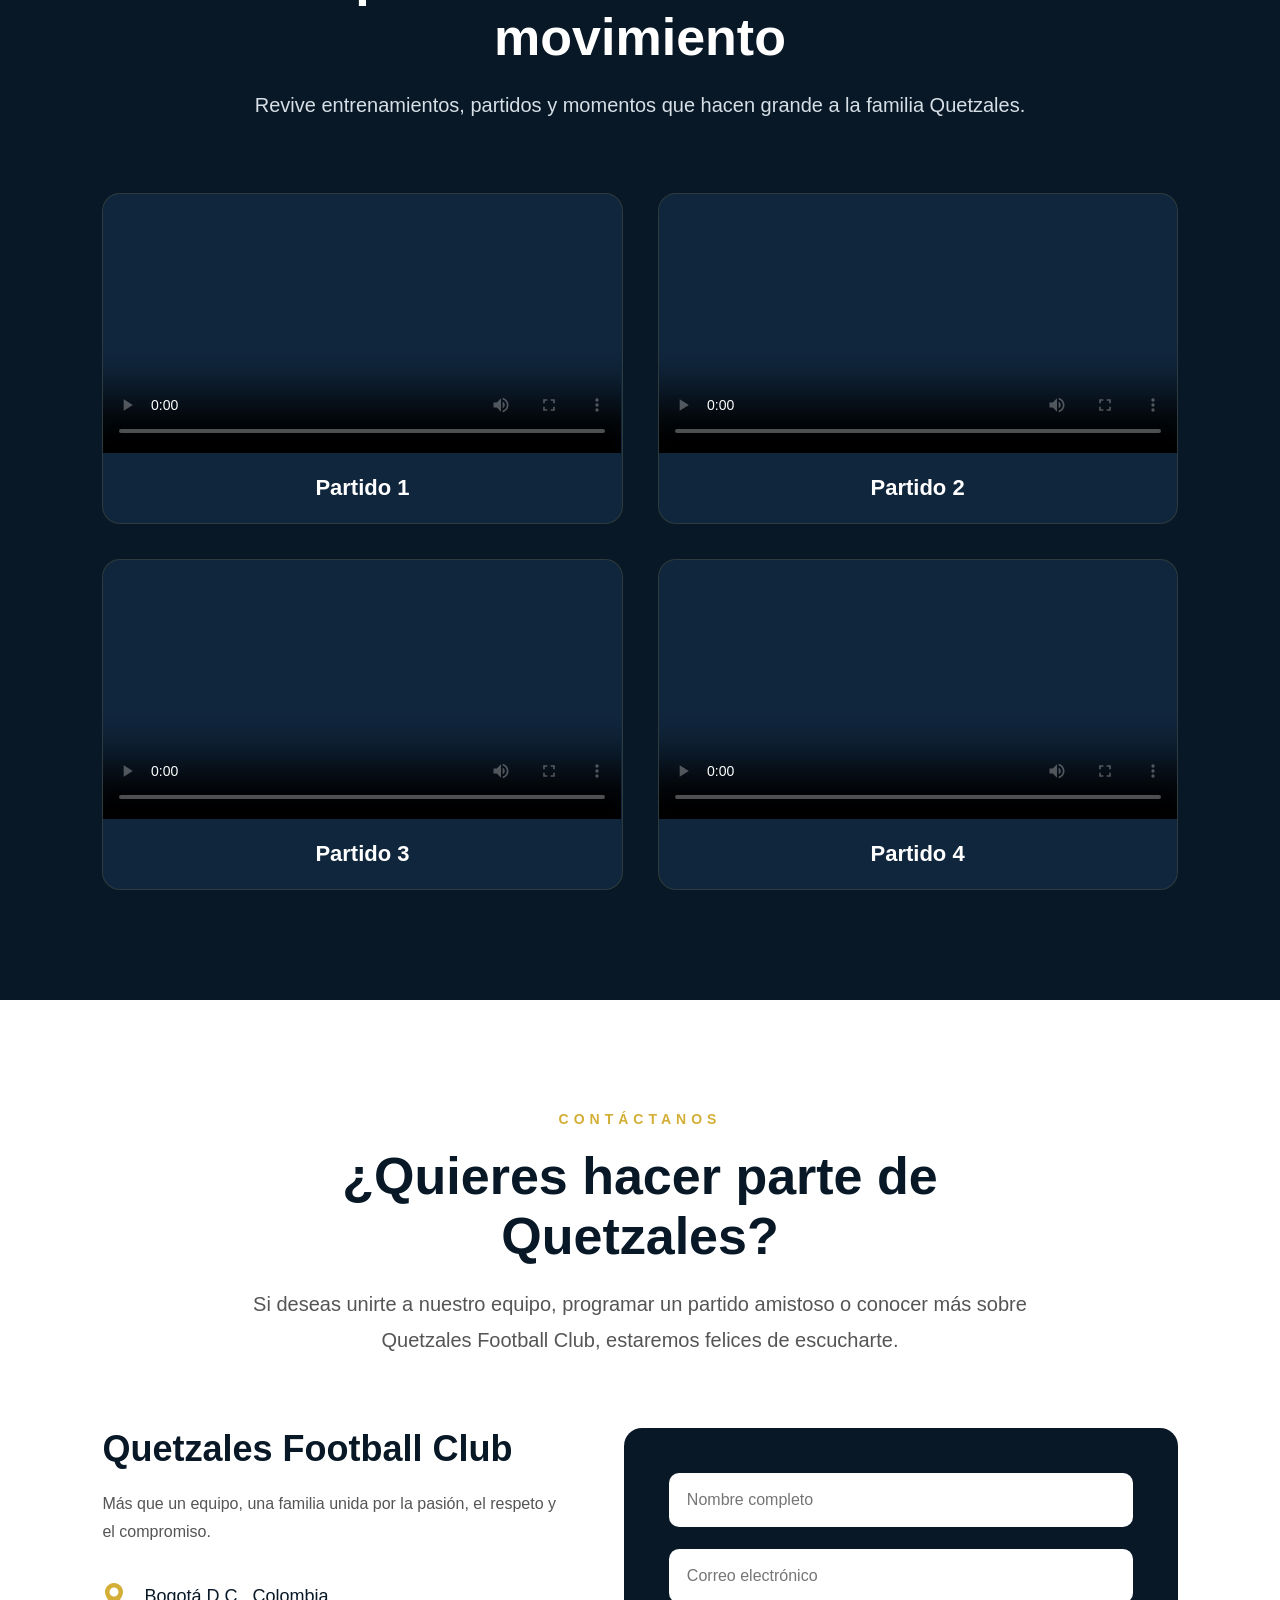
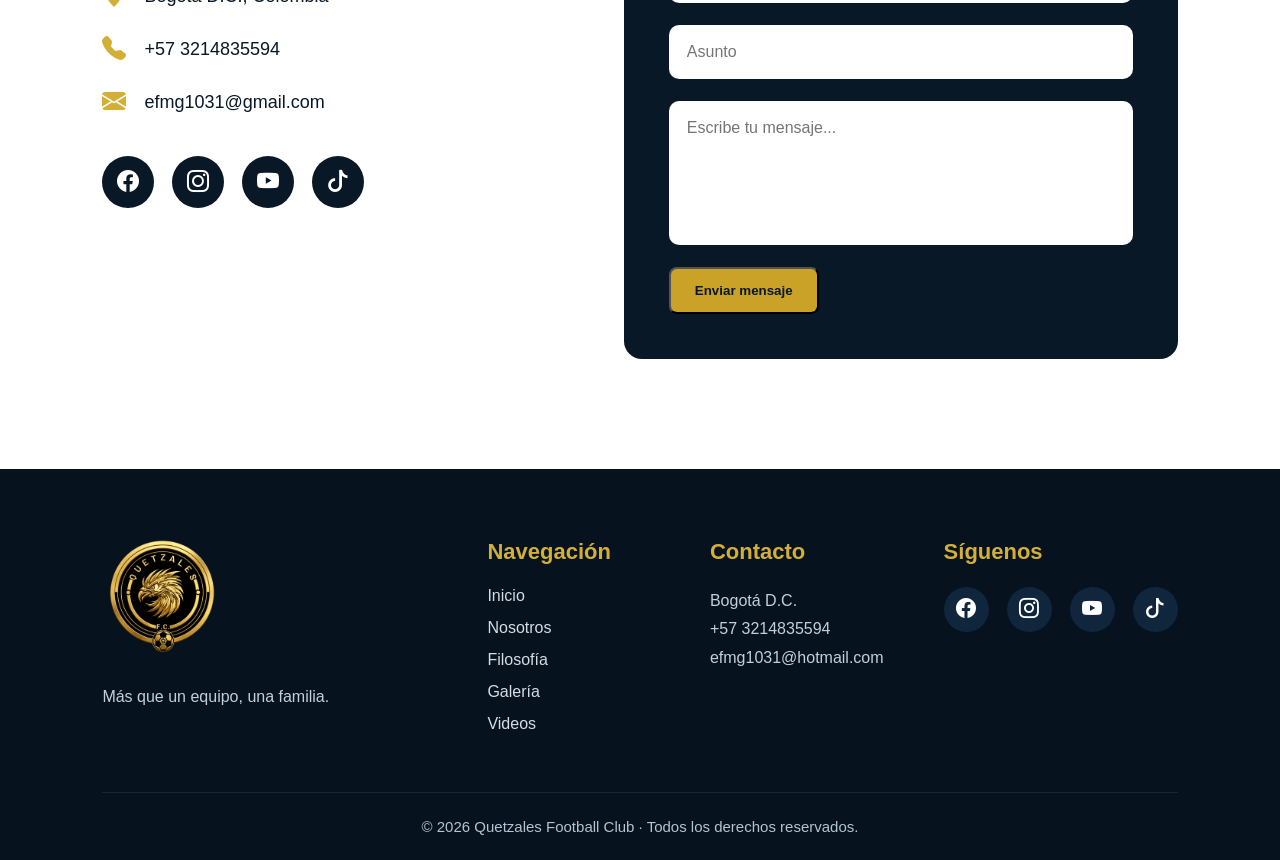
==== commit 4db7cdc7: "Sprint 1 - Ajustes responsive versión móvil" ====
--- a/index.html
+++ b/index.html
@@ -595,9 +595,9 @@
 
             <p>Bogotá D.C.</p>
 
-            <p>+57 300 000 0000</p>
-
-            <p>contacto@quetzalesfc.com</p>
+            <p>+57 3214835594</p>
+
+            <p>efmg1031@hotmail.com</p>
 
         </div>
 
--- a/css/style.css
+++ b/css/style.css
@@ -1,12 +1,12 @@
 @import url('navbar.css');
 @import url('hero.css');
-@import url('responsive.css');
 @import url('about.css');
 @import url("philosophy.css");
 @import url("gallery.css");
 @import url("videos.css");
 @import url('contact.css');
 @import url('footer.css');
+@import url('responsive.css');
 
 
 /* ===========================
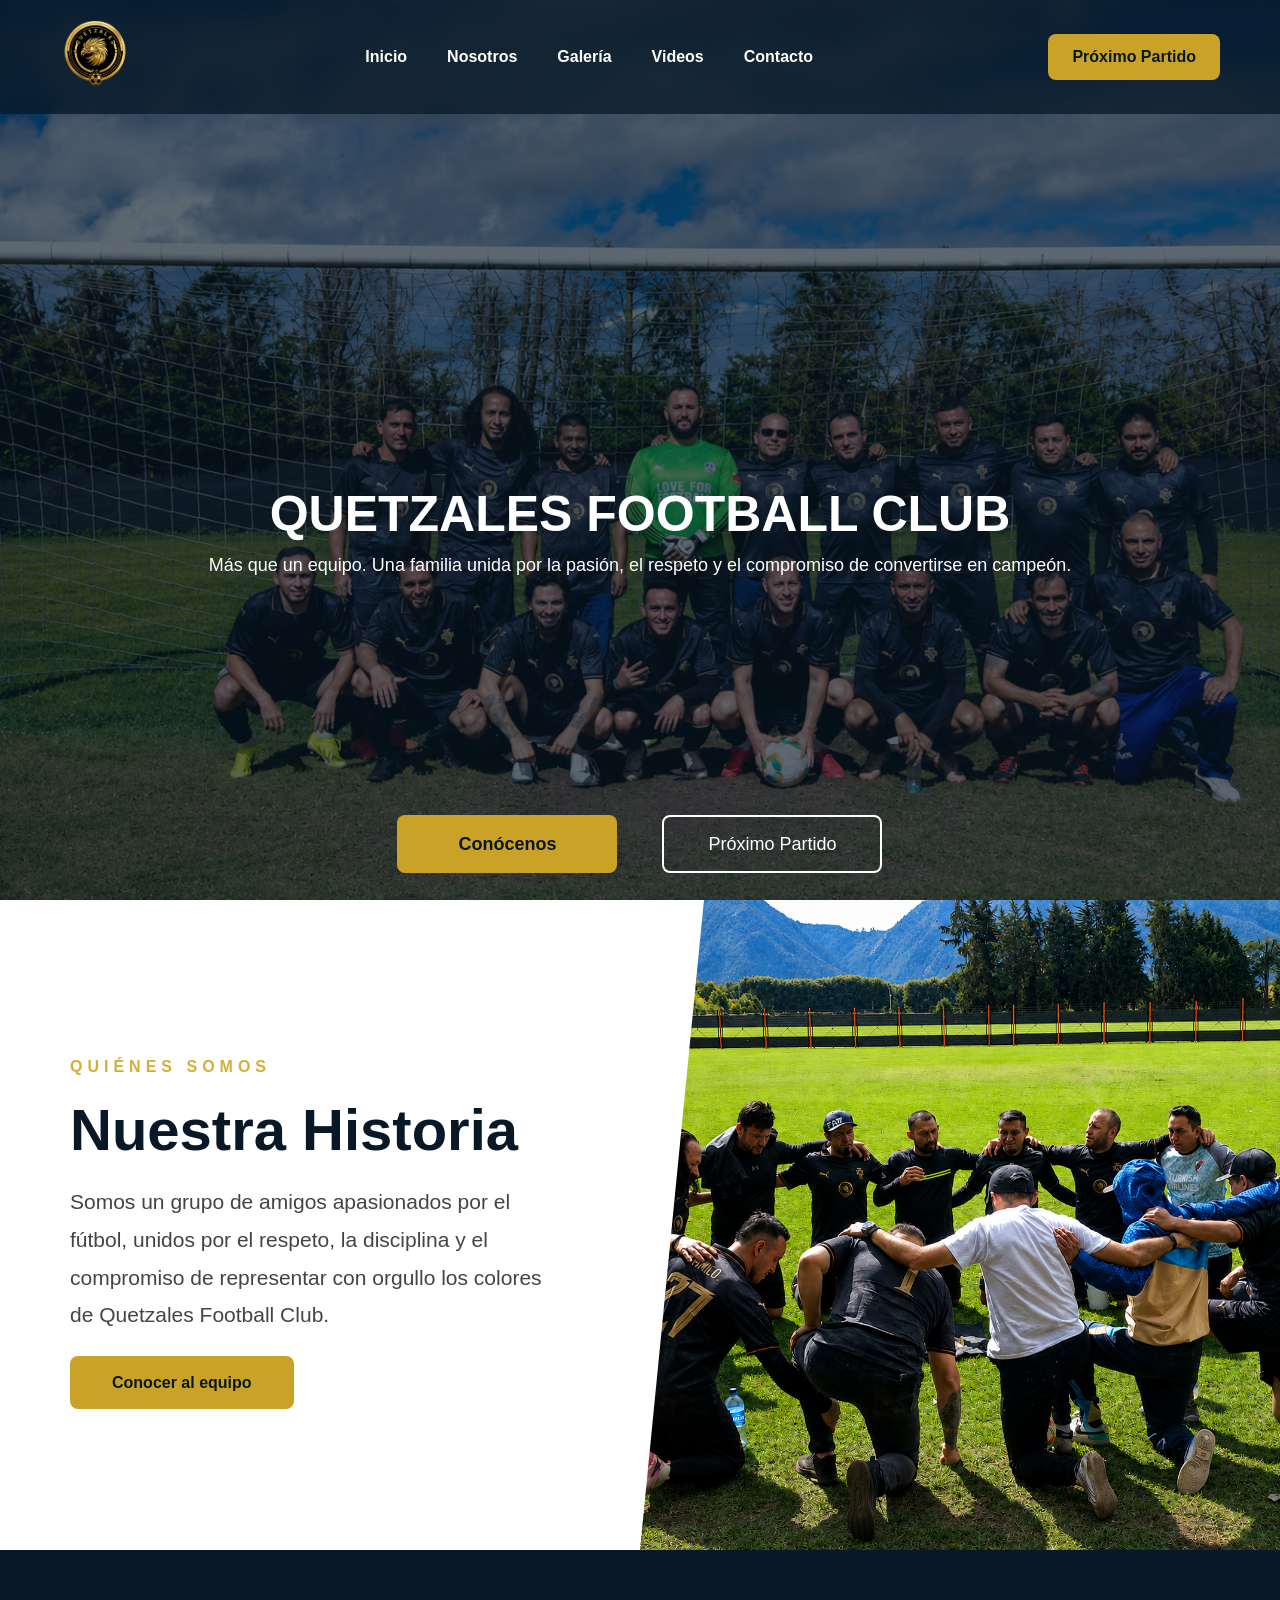
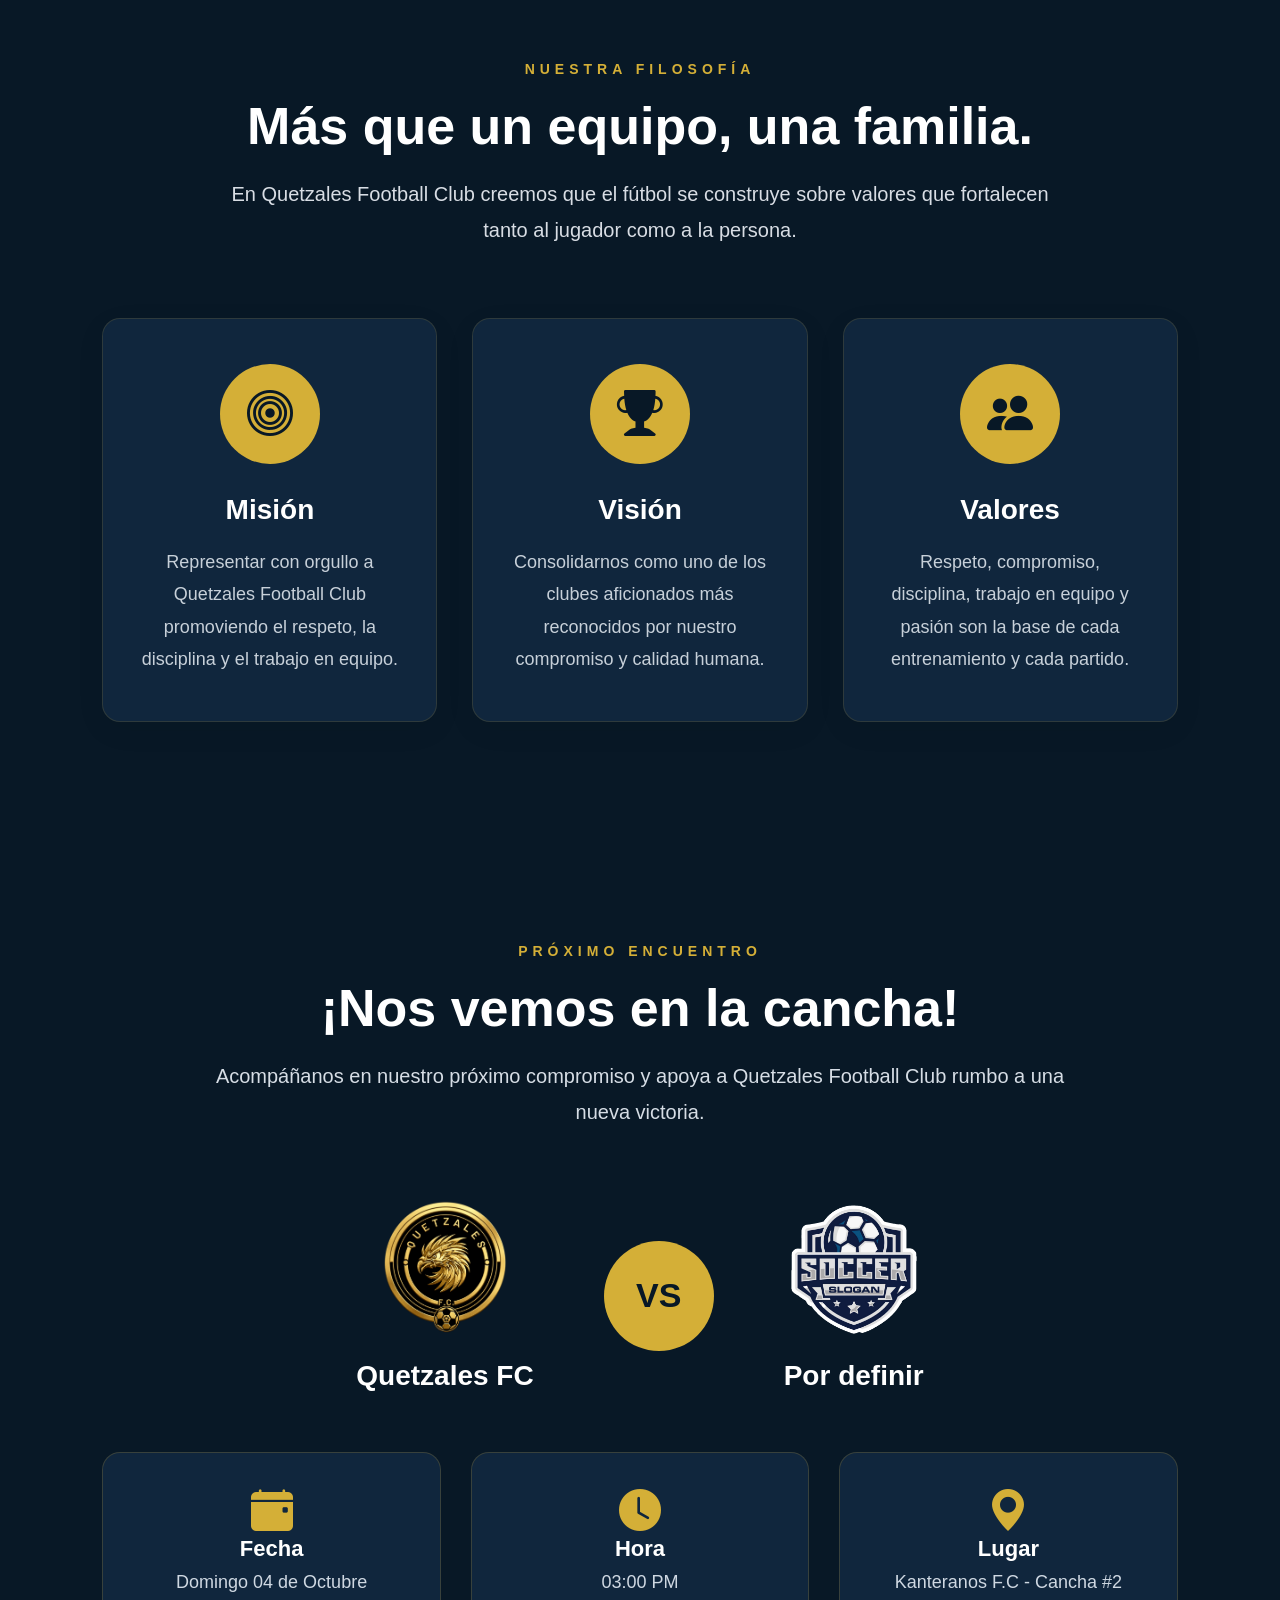
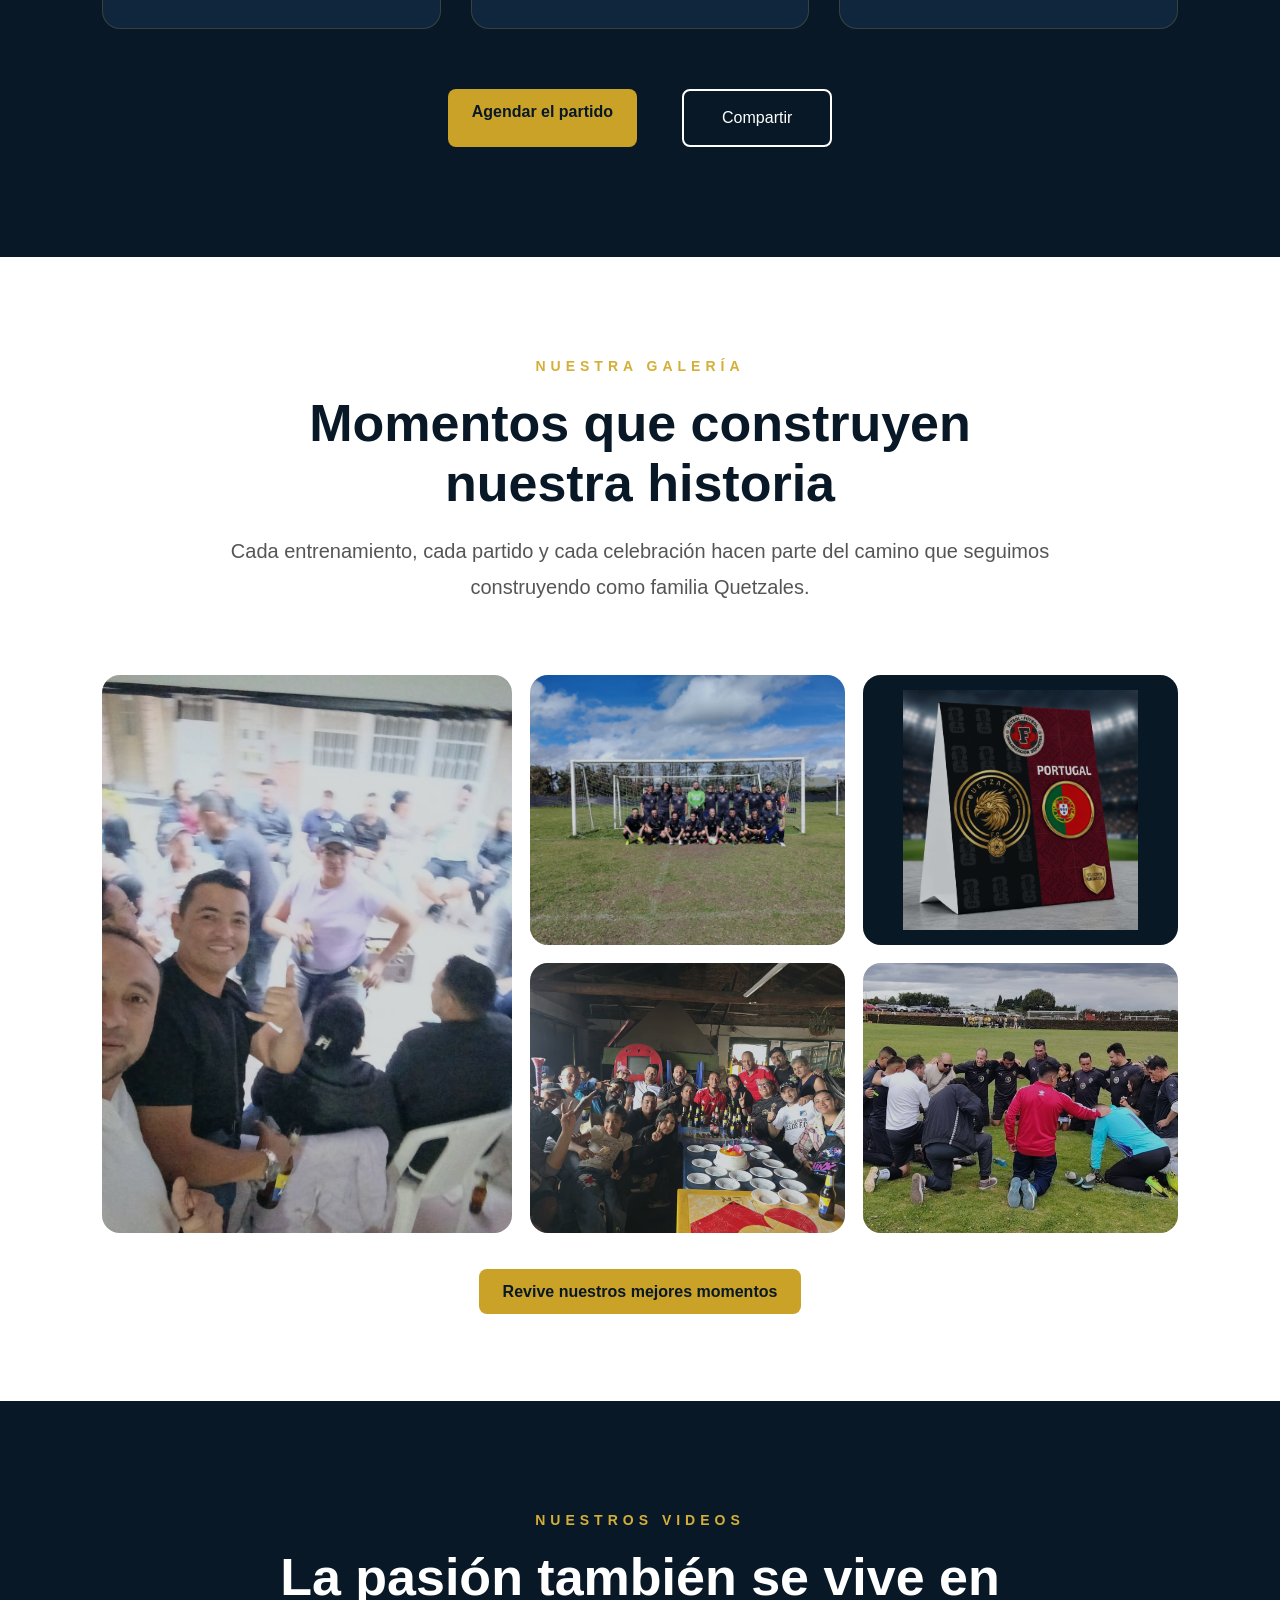
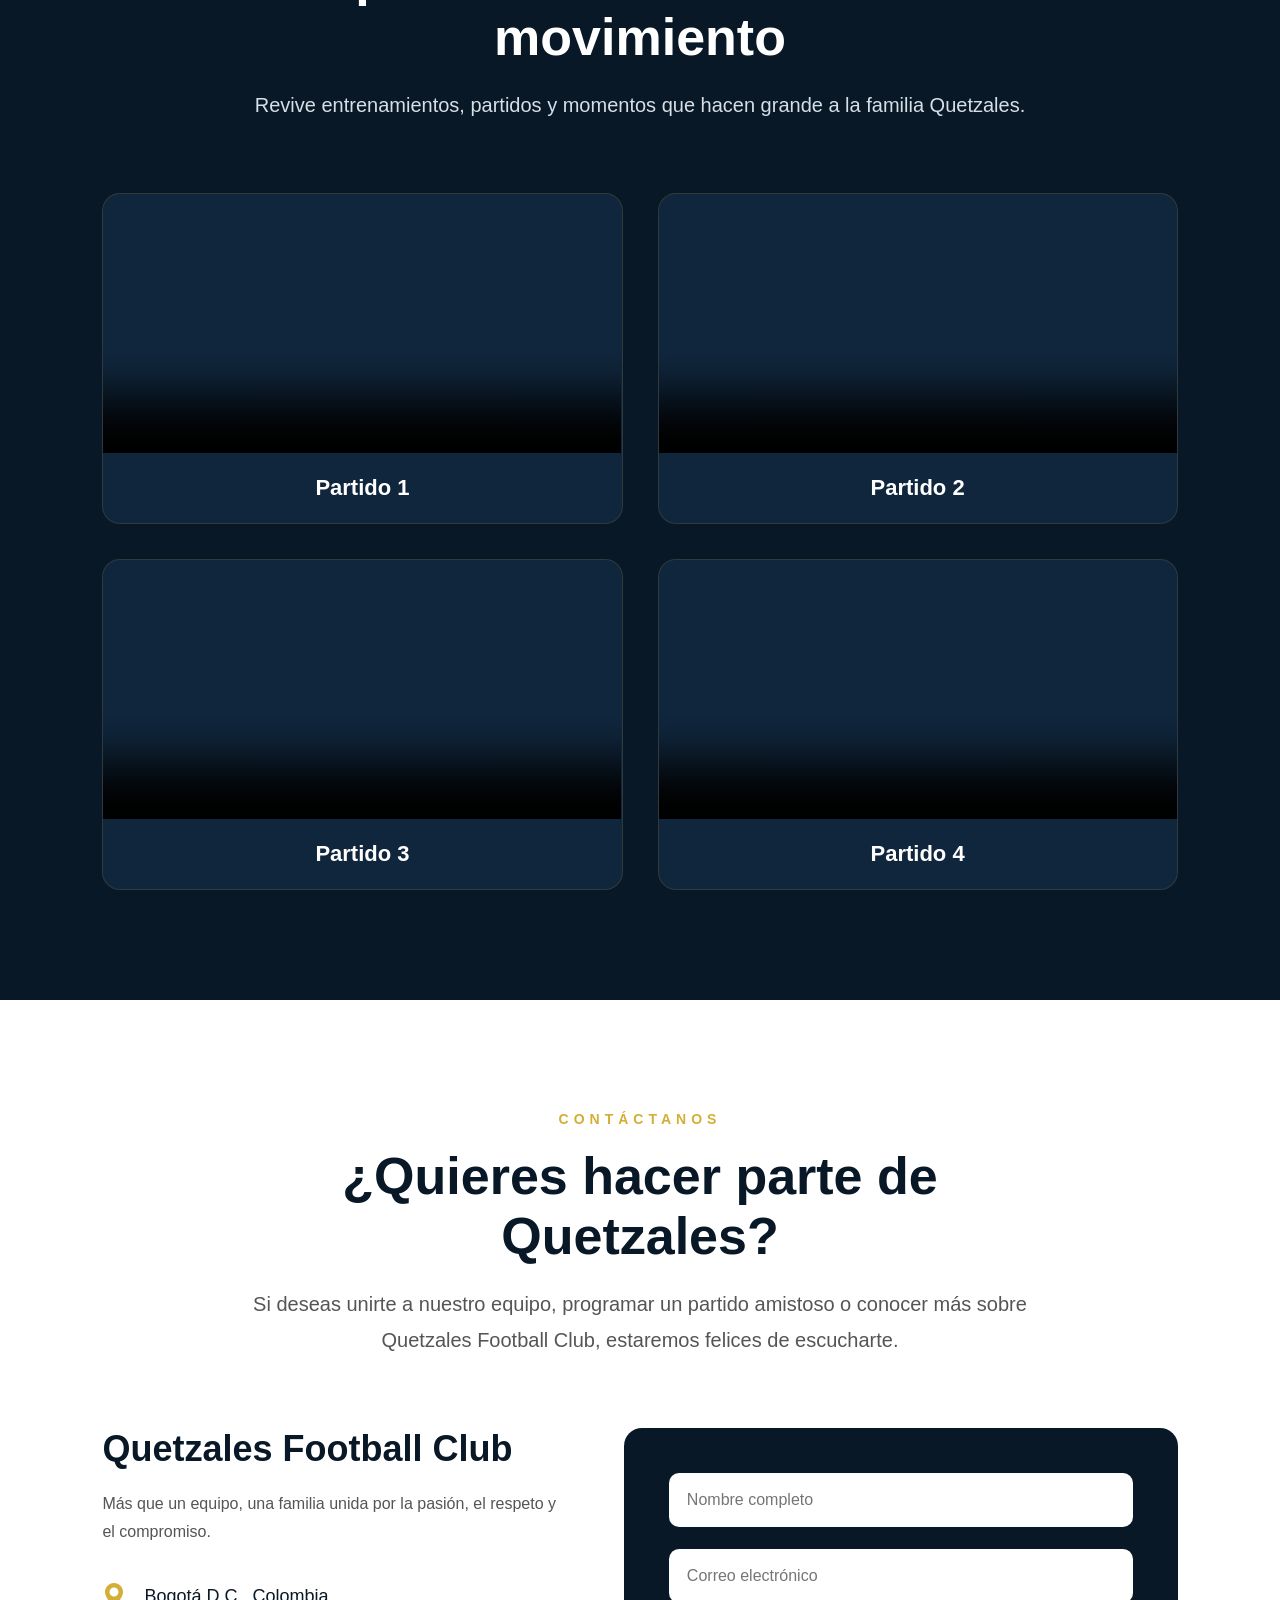
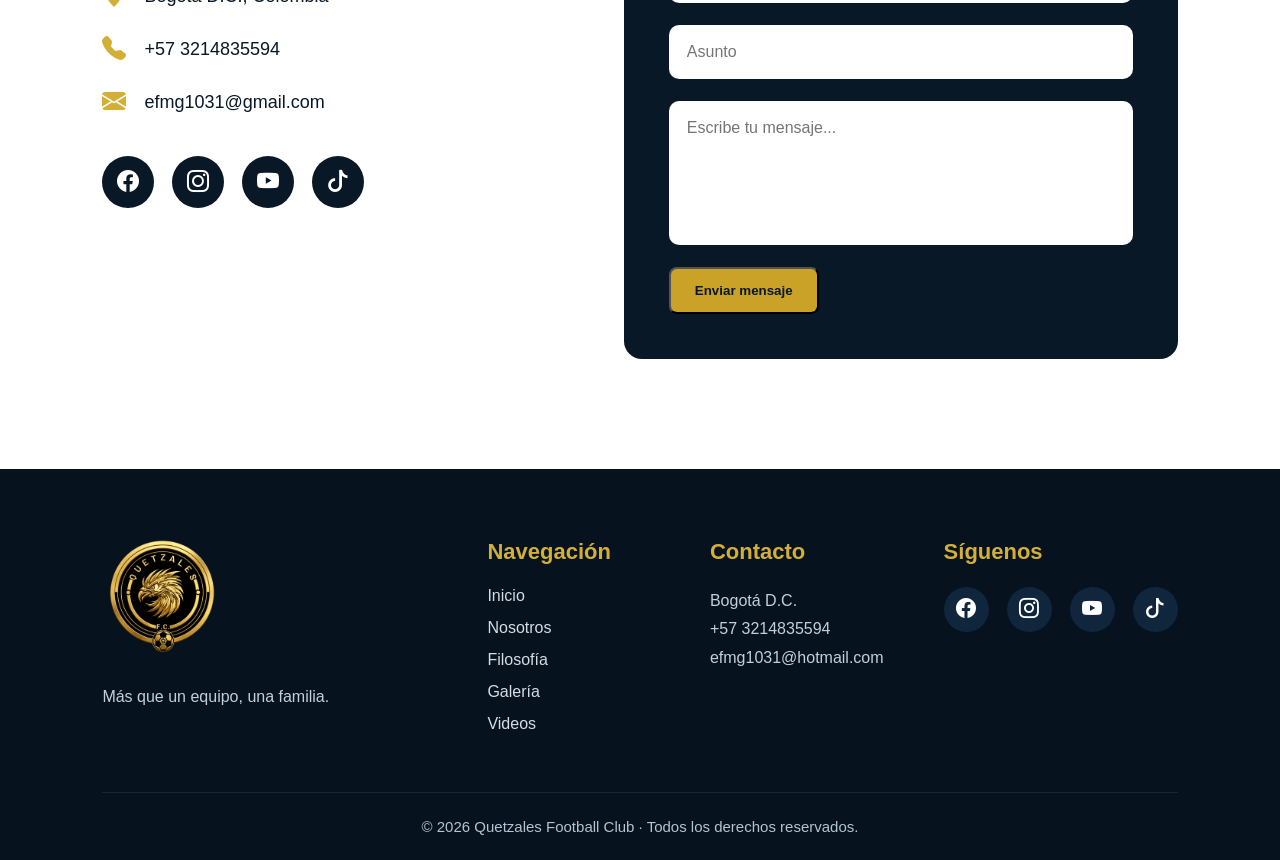
==== commit 024d8e6b: "Ajuste horario partido 04102026" ====
--- a/index.html
+++ b/index.html
@@ -268,7 +268,7 @@
 
             <h4>Fecha</h4>
 
-            <p>Domingo 13 Septiembre</p>
+            <p>Domingo 04 de Octubre</p>
 
         </div>
 
@@ -278,7 +278,7 @@
 
             <h4>Hora</h4>
 
-            <p>09:00 AM</p>
+            <p>03:00 PM</p>
 
         </div>
 
@@ -288,7 +288,7 @@
 
             <h4>Lugar</h4>
 
-            <p> Kanteranos F.C</p>
+            <p> Kanteranos F.C - Cancha #2</p>
 
         </div>
 
